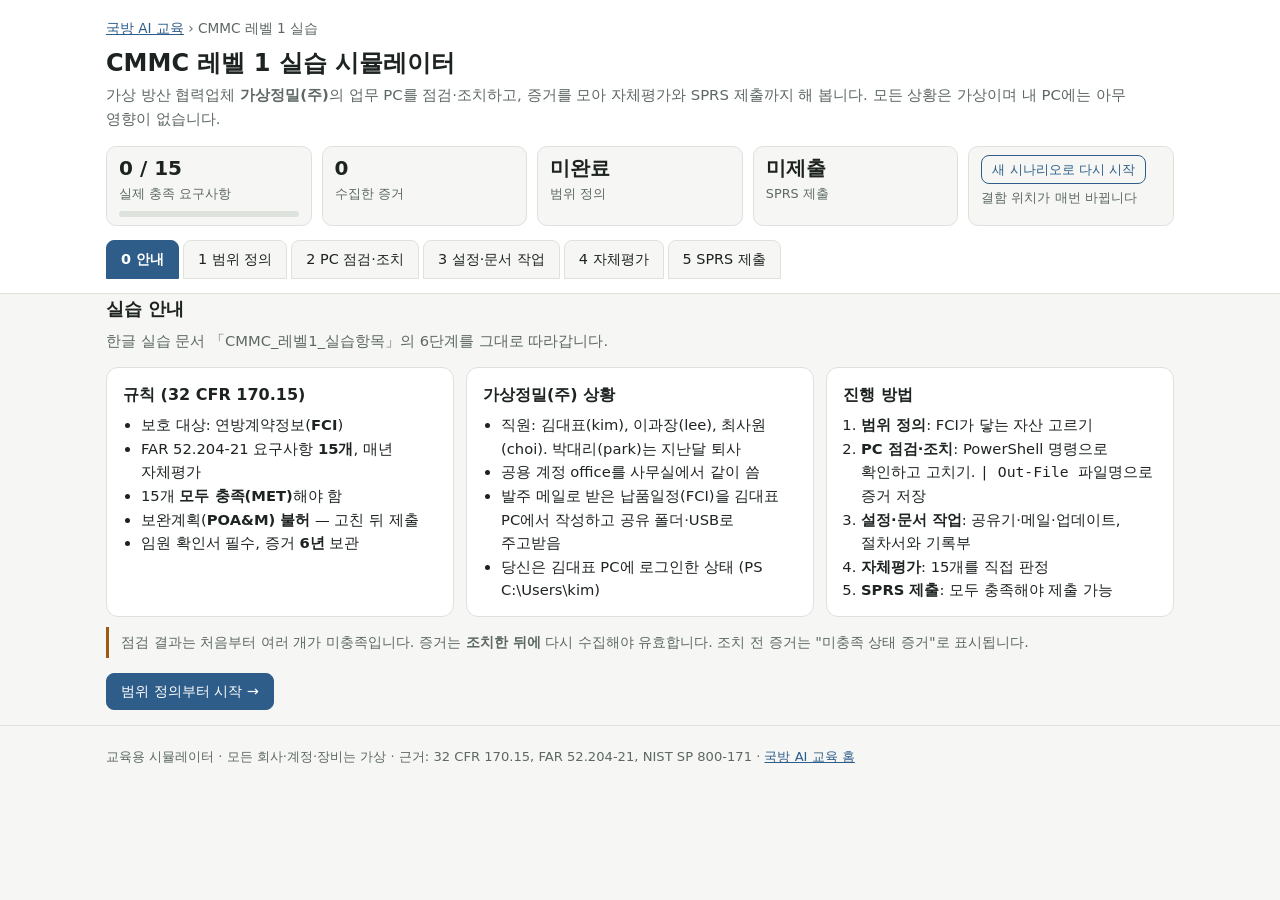
==== cmmc/index.html @ c8cdf87f "CMMC 레벨 1 실습 시뮬레이터 추가 - 가상 협력업체 PC 대상: 범위 정의, 가상 PowerShell 점검·조치, 설정·문서 작업,   증거 수집(조치 전/후 구분), 15개" ====
<!doctype html>
<html lang="ko">
<head>
<meta charset="utf-8">
<meta name="viewport" content="width=device-width, initial-scale=1">
<title>CMMC 레벨 1 실습</title>
<meta name="description" content="가상 방산 협력업체 PC로 CMMC 레벨 1의 15개 요구사항을 점검·조치하고 자체평가와 SPRS 제출까지 연습하는 시뮬레이터">
<style>
:root{--bg:#f6f7f4;--card:#fff;--ink:#1d2320;--muted:#5d6862;--line:#dde2dc;--accent:#2f5d8a;--soft:#e4edf6;--ok:#2e7d4f;--ok-soft:#e3f2e8;--bad:#b3261e;--bad-soft:#fbe9e7;--warn:#9a5a12;--warn-soft:#f8ecd9;--term:#0f1720;--term-ink:#d7e3ee;--term-dim:#7d8b99}
@media (prefers-color-scheme:dark){:root:not([data-theme="light"]){--bg:#111518;--card:#1a2025;--ink:#e4e9ee;--muted:#9aa6b1;--line:#2b343c;--accent:#7fb0e0;--soft:#1f2c38;--ok:#7cc79a;--ok-soft:#1d3226;--bad:#f2867c;--bad-soft:#3a1f1c;--warn:#e0a35a;--warn-soft:#3a2c1a;--term:#0a0f14}}
:root[data-theme="dark"]{--bg:#111518;--card:#1a2025;--ink:#e4e9ee;--muted:#9aa6b1;--line:#2b343c;--accent:#7fb0e0;--soft:#1f2c38;--ok:#7cc79a;--ok-soft:#1d3226;--bad:#f2867c;--bad-soft:#3a1f1c;--warn:#e0a35a;--warn-soft:#3a2c1a;--term:#0a0f14}
*{box-sizing:border-box}
body{margin:0;background:var(--bg);color:var(--ink);font:15px/1.6 "Pretendard","Apple SD Gothic Neo","Malgun Gothic",system-ui,sans-serif;word-break:keep-all;overflow-wrap:anywhere}
a{color:var(--accent)}
.wrap{max-width:1100px;margin:0 auto;padding:0 16px}
header{background:var(--card);border-bottom:1px solid var(--line)}
header .wrap{padding-top:18px;padding-bottom:14px}
.crumb{font-size:.85rem;color:var(--muted)}
h1{font-size:1.5rem;margin:4px 0 2px}
.lead{color:var(--muted);margin:0;font-size:.93rem}
.dash{display:grid;grid-template-columns:repeat(auto-fit,minmax(150px,1fr));gap:10px;margin-top:14px}
.stat{background:var(--bg);border:1px solid var(--line);border-radius:10px;padding:8px 12px}
.stat b{font-size:1.25rem;display:block;line-height:1.3}
.stat span{font-size:.8rem;color:var(--muted)}
.bar{height:6px;background:var(--line);border-radius:9px;overflow:hidden;margin-top:6px}
.bar i{display:block;height:100%;background:var(--ok);width:0;transition:width .3s}
nav.tabs{display:flex;gap:4px;overflow-x:auto;margin-top:14px}
nav.tabs button{font:inherit;font-size:.9rem;border:1px solid var(--line);background:var(--bg);color:var(--ink);border-radius:8px 8px 0 0;padding:7px 14px;cursor:pointer;white-space:nowrap}
nav.tabs button[aria-selected="true"]{background:var(--accent);border-color:var(--accent);color:var(--card);font-weight:700}
main{padding:18px 0 60px}
.panel[hidden]{display:none}
h2{font-size:1.15rem;margin:0 0 6px}
h3{font-size:1rem;margin:0 0 6px}
.sub{color:var(--muted);margin:0 0 14px;font-size:.92rem}
.grid{display:grid;grid-template-columns:repeat(auto-fit,minmax(300px,1fr));gap:12px}
.card{background:var(--card);border:1px solid var(--line);border-radius:12px;padding:14px 16px}
.card.done{border-color:var(--ok)}
.pill{display:inline-block;font-size:.74rem;font-weight:700;border-radius:99px;padding:1px 9px;background:var(--soft);color:var(--accent);margin-right:4px}
.pill.ok{background:var(--ok-soft);color:var(--ok)}
.pill.bad{background:var(--bad-soft);color:var(--bad)}
.pill.warn{background:var(--warn-soft);color:var(--warn)}
button.btn{font:inherit;font-size:.9rem;border-radius:8px;padding:6px 14px;border:1px solid var(--accent);background:var(--accent);color:var(--card);cursor:pointer}
button.btn.ghost{background:transparent;color:var(--accent)}
button.btn.small{padding:3px 10px;font-size:.82rem}
button.btn:disabled{opacity:.45;cursor:default}
label.row{display:flex;gap:8px;align-items:flex-start;margin:5px 0;font-size:.92rem;cursor:pointer}
label.row input{margin-top:4px}
select,input[type=text],input[type=password],input[type=date]{font:inherit;font-size:.9rem;color:inherit;background:var(--bg);border:1px solid var(--line);border-radius:6px;padding:4px 8px;max-width:100%}
.msg{margin-top:8px;font-size:.88rem}
.msg.ok{color:var(--ok)}.msg.bad{color:var(--bad)}.msg.warn{color:var(--warn)}
.term{background:var(--term);color:var(--term-ink);border-radius:10px;font:13px/1.5 Consolas,"D2Coding",monospace;padding:12px;height:440px;overflow:auto;white-space:pre-wrap;word-break:break-all}
.term .dim{color:var(--term-dim)}.term .err{color:#ff8a80}.term .okc{color:#9be7a8}.term .cmd{color:#ffe08a}
.termin{display:flex;gap:6px;margin-top:6px;align-items:center}
.termin span{font:13px Consolas,monospace;color:var(--muted);white-space:nowrap}
.termin input{flex:1;font:13px Consolas,monospace;padding:7px 9px}
.layout{display:grid;grid-template-columns:minmax(0,1.6fr) minmax(0,1fr);gap:14px}
@media (max-width:820px){.layout{grid-template-columns:1fr}}
.hints{max-height:500px;overflow:auto}
.hints details{border-bottom:1px solid var(--line);padding:6px 0}
.hints summary{cursor:pointer;font-size:.9rem}
.hints code{display:block;font:12px Consolas,monospace;background:var(--bg);border:1px solid var(--line);border-radius:6px;padding:4px 7px;margin:4px 0;cursor:pointer}
.hints code:hover{border-color:var(--accent)}
.tbl{overflow-x:auto}
table{width:100%;border-collapse:collapse;background:var(--card);font-size:.88rem}
th,td{text-align:left;padding:7px 9px;border-bottom:1px solid var(--line);vertical-align:top}
th{background:var(--soft);white-space:nowrap}
.muted{color:var(--muted)}
.note{border-left:3px solid var(--accent);padding:4px 0 4px 12px;color:var(--muted);font-size:.9rem;margin:10px 0}
.note.warn{border-color:var(--warn)}
.ev{font:12px Consolas,monospace}
footer{color:var(--muted);font-size:.82rem;padding:20px 0 40px;border-top:1px solid var(--line)}
</style>
</head>
<body>
<header><div class="wrap">
  <div class="crumb"><a href="../index.html">국방 AI 교육</a> › CMMC 레벨 1 실습</div>
  <h1>CMMC 레벨 1 실습 시뮬레이터</h1>
  <p class="lead">가상 방산 협력업체 <b>가상정밀(주)</b>의 업무 PC를 점검·조치하고, 증거를 모아 자체평가와 SPRS 제출까지 해 봅니다. 모든 상황은 가상이며 내 PC에는 아무 영향이 없습니다.</p>
  <div class="dash">
    <div class="stat"><b id="dMet">0 / 15</b><span>실제 충족 요구사항</span><div class="bar"><i id="dMetBar"></i></div></div>
    <div class="stat"><b id="dEv">0</b><span>수집한 증거</span></div>
    <div class="stat"><b id="dScope">미완료</b><span>범위 정의</span></div>
    <div class="stat"><b id="dSubmit">미제출</b><span>SPRS 제출</span></div>
    <div class="stat"><button class="btn ghost small" id="reset">새 시나리오로 다시 시작</button><span style="display:block;margin-top:4px">결함 위치가 매번 바뀝니다</span></div>
  </div>
  <nav class="tabs" role="tablist">
    <button role="tab" data-tab="intro" aria-selected="true">0 안내</button>
    <button role="tab" data-tab="scope">1 범위 정의</button>
    <button role="tab" data-tab="term">2 PC 점검·조치</button>
    <button role="tab" data-tab="ops">3 설정·문서 작업</button>
    <button role="tab" data-tab="assess">4 자체평가</button>
    <button role="tab" data-tab="submit">5 SPRS 제출</button>
  </nav>
</div></header>

<main class="wrap">

<section class="panel" id="p-intro">
  <h2>실습 안내</h2>
  <p class="sub">한글 실습 문서 「CMMC_레벨1_실습항목」의 6단계를 그대로 따라갑니다.</p>
  <div class="grid">
    <div class="card"><h3>규칙 (32 CFR 170.15)</h3>
      <ul style="margin:0;padding-left:18px;font-size:.92rem">
        <li>보호 대상: 연방계약정보(<b>FCI</b>)</li>
        <li>FAR 52.204-21 요구사항 <b>15개</b>, 매년 자체평가</li>
        <li>15개 <b>모두 충족(MET)</b>해야 함</li>
        <li>보완계획(<b>POA&amp;M) 불허</b> — 고친 뒤 제출</li>
        <li>임원 확인서 필수, 증거 <b>6년</b> 보관</li>
      </ul></div>
    <div class="card"><h3>가상정밀(주) 상황</h3>
      <ul style="margin:0;padding-left:18px;font-size:.92rem">
        <li>직원: 김대표(kim), 이과장(lee), 최사원(choi). 박대리(park)는 지난달 퇴사</li>
        <li>공용 계정 office를 사무실에서 같이 씀</li>
        <li>발주 메일로 받은 납품일정(FCI)을 김대표 PC에서 작성하고 공유 폴더·USB로 주고받음</li>
        <li>당신은 김대표 PC에 로그인한 상태 (PS C:\Users\kim)</li>
      </ul></div>
    <div class="card"><h3>진행 방법</h3>
      <ol style="margin:0;padding-left:18px;font-size:.92rem">
        <li><b>범위 정의</b>: FCI가 닿는 자산 고르기</li>
        <li><b>PC 점검·조치</b>: PowerShell 명령으로 확인하고 고치기. <code>| Out-File 파일명</code>으로 증거 저장</li>
        <li><b>설정·문서 작업</b>: 공유기·메일·업데이트, 절차서와 기록부</li>
        <li><b>자체평가</b>: 15개를 직접 판정</li>
        <li><b>SPRS 제출</b>: 모두 충족해야 제출 가능</li>
      </ol></div>
  </div>
  <p class="note warn">점검 결과는 처음부터 여러 개가 미충족입니다. 증거는 <b>조치한 뒤에</b> 다시 수집해야 유효합니다. 조치 전 증거는 "미충족 상태 증거"로 표시됩니다.</p>
  <p><button class="btn" data-go="scope">범위 정의부터 시작 →</button></p>
</section>

<section class="panel" id="p-scope" hidden>
  <h2>1. 범위 정의</h2>
  <p class="sub">FCI를 처리·저장·전송하는 자산만 평가 범위에 넣습니다. 범위에 포함할 자산을 모두 고르세요.</p>
  <div class="card" id="scopeList"></div>
  <p><button class="btn" id="scopeCheck">범위 확정</button></p>
  <div id="scopeMsg"></div>
</section>

<section class="panel" id="p-term" hidden>
  <h2>2. PC 점검·조치 (가상 PowerShell)</h2>
  <p class="sub">명령을 입력하거나 오른쪽 힌트를 눌러 입력창에 넣으세요. <code>help</code>로 지원 명령을 볼 수 있습니다.</p>
  <div class="layout">
    <div>
      <div class="term" id="term" aria-live="polite"></div>
      <form class="termin" id="termForm" autocomplete="off">
        <span id="prompt">PS C:\Users\kim&gt;</span>
        <input id="termIn" aria-label="PowerShell 명령" spellcheck="false">
        <button class="btn small">실행</button>
      </form>
    </div>
    <div class="card hints" id="hints"><h3>요구사항별 힌트</h3></div>
  </div>
</section>

<section class="panel" id="p-ops" hidden>
  <h2>3. 설정·문서 작업</h2>
  <p class="sub">명령으로 할 수 없는 조치입니다. 완료한 뒤 <b>📸 증거 저장</b>을 누르세요.</p>
  <div class="grid" id="ops"></div>
</section>

<section class="panel" id="p-assess" hidden>
  <h2>4. 자체평가</h2>
  <p class="sub">요구사항마다 충족(MET) 여부를 판정합니다. 근거가 되는 증거가 있어야 합니다. 채점하면 실제 상태와 비교해 알려 줍니다.</p>
  <div class="tbl"><table id="assessTbl"></table></div>
  <p><button class="btn" id="grade">채점하기</button></p>
  <div id="gradeMsg"></div>
</section>

<section class="panel" id="p-submit" hidden>
  <h2>5. SPRS 제출 모의</h2>
  <p class="sub">미 국방부 SPRS에 입력하는 항목과 임원 확인서입니다. 15개가 모두 실제로 충족되고 증거가 있어야 제출할 수 있습니다.</p>
  <div class="card">
    <div class="grid">
      <label>CMMC 수준<br><select id="sLevel"><option value="">선택</option><option>Level 1 (Self)</option><option>Level 2 (Self)</option><option>Level 2 (C3PAO)</option></select></label>
      <label>CMMC 상태 일자<br><input type="date" id="sDate"></label>
      <label>CAGE 코드 (가상)<br><input type="text" id="sCage" placeholder="예: 0V1R7"></label>
      <label>평가 범위 요약<br><input type="text" id="sScope" placeholder="1단계에서 정한 범위"></label>
    </div>
    <label class="row" style="margin-top:10px"><input type="checkbox" id="sAffirm"> <span>(확인 책임자) 본인은 위 범위의 시스템이 CMMC 레벨 1 요구사항을 모두 충족하며 지속 준수하고 있음을 확인합니다.</span></label>
    <p><button class="btn" id="submitBtn">SPRS에 제출</button></p>
    <div id="submitMsg"></div>
  </div>
</section>

</main>
<footer><div class="wrap">교육용 시뮬레이터 · 모든 회사·계정·장비는 가상 · 근거: 32 CFR 170.15, FAR 52.204-21, NIST SP 800-171 · <a href="../index.html">국방 AI 교육 홈</a></div></footer>

<script>
"use strict";
const KEY = "cmmc-l1-sim-v1";
const $ = (id) => document.getElementById(id);
const esc = (s) => String(s).replace(/[&<>"]/g, c => ({"&":"&amp;","<":"&lt;",">":"&gt;",'"':"&quot;"}[c]));
const today = () => new Date().toISOString().slice(0, 10);

/* ---------- 시나리오 ---------- */
function newState() {
  const r = () => Math.random() < 0.5;
  const s = {
    users: {
      Administrator: { enabled: false, admin: true, owner: "기본 제공" },
      Guest: { enabled: r(), admin: false, owner: "기본 제공" },
      kim: { enabled: true, admin: true, owner: "김대표" },
      lee: { enabled: true, admin: r(), owner: "이과장" },
      choi: { enabled: true, admin: false, owner: "최사원" },
      park: { enabled: true, admin: false, owner: "박대리(퇴사)" },
      office: { enabled: true, admin: false, owner: "공용" },
    },
    minpw: r() ? 0 : 4,
    rdp: r() ? 0 : 1,               // fDenyTSConnections: 0=허용(위험), 1=차단
    shares: ["ADMIN$", "C$", "IPC$", "외부공유"],
    fw: { Domain: true, Private: r(), Public: false },
    router: { remote: true, defaultPw: true },
    guestSep: false,
    winUpdate: false,
    pendingApps: 7 + Math.floor(Math.random() * 6),
    rtp: r(),
    sigUpdated: false,
    quickScan: false,
    usbScanned: false,
    cipherE: false,
    mediaLog: [],
    mfa: false,
    docs: {},
    evidence: [],
    scope: null,
    assess: {},
    submitted: null,
    session: "kim",
    started: Date.now(),
  };
  return s;
}
let S;
try { S = JSON.parse(localStorage.getItem(KEY)) || newState(); } catch { S = newState(); }
const save = () => { try { localStorage.setItem(KEY, JSON.stringify(S)); } catch {} };

/* ---------- 요구사항 ---------- */
const DAILY = ["kim", "lee", "choi"];
const REQS = [
  { id: "AC.L1-b.1.i", nist: "3.1.1", name: "승인된 사용자·프로세스·장치만 접근",
    check: s => { const p = []; if (s.users.Guest.enabled) p.push("Guest 계정 활성"); if (s.users.park && s.users.park.enabled) p.push("퇴사자 park 계정 활성"); return p; },
    hint: ["Get-LocalUser", "Disable-LocalUser -Name \"park\"", "Disable-LocalUser -Name \"Guest\""] },
  { id: "AC.L1-b.1.ii", nist: "3.1.2", name: "허용된 거래·기능만 수행 (권한 최소화)",
    check: s => { const p = []; DAILY.forEach(u => { if (s.users[u] && s.users[u].admin) p.push(`업무용 계정 ${u}가 관리자`); });
      if (!Object.entries(s.users).some(([n, u]) => n.startsWith("admin") && u.enabled && u.admin)) p.push("별도 관리자 계정 없음"); return p; },
    hint: ["Get-LocalGroupMember -Group \"Administrators\"", "New-LocalUser -Name \"admin_kim\"", "Add-LocalGroupMember -Group \"Administrators\" -Member \"admin_kim\"", "Remove-LocalGroupMember -Group \"Administrators\" -Member \"kim\""] },
  { id: "AC.L1-b.1.iii", nist: "3.1.20", name: "외부 시스템 연결 확인·통제·제한",
    check: s => { const p = []; if (s.rdp !== 1) p.push("원격 데스크톱 허용"); if (s.shares.includes("외부공유")) p.push("불필요한 공유 폴더 '외부공유'"); if (!s.docs.extRule) p.push("외부 연결 규칙 미작성"); return p; },
    hint: ["(Get-ItemProperty 'HKLM:\\System\\CurrentControlSet\\Control\\Terminal Server').fDenyTSConnections", "Set-ItemProperty -Path 'HKLM:\\System\\CurrentControlSet\\Control\\Terminal Server' -Name fDenyTSConnections -Value 1", "Get-SmbShare", "Remove-SmbShare -Name \"외부공유\""], ops: "외부 시스템 연결 규칙" },
  { id: "AC.L1-b.1.iv", nist: "3.1.22", name: "공개 시스템 게시 정보 통제",
    check: s => s.docs.posting ? [] : ["게시 승인 절차 미작성"], hint: [], ops: "공개 게시 승인 절차" },
  { id: "IA.L1-b.1.v", nist: "3.5.1", name: "사용자·프로세스·장치 식별",
    check: s => { const p = []; if (!s.docs.acctMap) p.push("계정-사용자 대응표 미작성"); if (s.users.office && s.users.office.enabled) p.push("공용 계정 office 사용 중"); return p; },
    hint: ["Get-LocalUser", "Disable-LocalUser -Name \"office\""], ops: "계정-사용자 대응표" },
  { id: "IA.L1-b.1.vi", nist: "3.5.2", name: "접근 전 인증",
    check: s => { const p = []; if (s.minpw < 8) p.push(`최소 암호 길이 ${s.minpw} (교육 기준 8 이상)`); if (!s.mfa) p.push("업무 메일 2단계 인증 미적용"); return p; },
    hint: ["net accounts", "net accounts /minpwlen:12"], ops: "업무 메일 관리" },
  { id: "MP.L1-b.1.vii", nist: "3.8.3", name: "매체 폐기·재사용 전 완전 삭제",
    check: s => { const p = []; if (!s.cipherE) p.push("실습용 USB(E:) 완전 삭제 안 함"); if (!s.mediaLog.length) p.push("매체 폐기 기록 없음"); return p; },
    hint: ["cipher /w:E:\\"], ops: "매체 폐기 기록부" },
  { id: "PE.L1-b.1.viii", nist: "3.10.1", name: "물리적 접근을 승인자로 제한",
    check: s => s.docs.access ? [] : ["출입 권한자 명단 미확정"], hint: [], ops: "출입 권한자 명단" },
  { id: "PE.L1-b.1.ix", nist: "3.10.3~5", name: "방문자 동행·출입 기록·출입 장치 관리",
    check: s => { const p = []; if (!s.docs.visitor) p.push("방문자 처리 절차 미숙지"); if (!s.docs.cards) p.push("출입카드 대장 미정리"); return p; }, hint: [], ops: "방문자 응대 역할극" },
  { id: "SC.L1-b.1.x", nist: "3.13.1", name: "경계에서 통신 감시·통제·보호",
    check: s => { const p = []; Object.entries(s.fw).forEach(([k, v]) => { if (!v) p.push(`방화벽 ${k} 프로필 꺼짐`); }); if (s.router.remote) p.push("공유기 원격 관리 켜짐"); if (s.router.defaultPw) p.push("공유기 기본 관리자 암호"); return p; },
    hint: ["Get-NetFirewallProfile | Select-Object Name, Enabled, DefaultInboundAction", "Set-NetFirewallProfile -Profile Domain,Public,Private -Enabled True"], ops: "공유기 관리" },
  { id: "SC.L1-b.1.xi", nist: "3.13.5", name: "공개 접근 구성요소 분리",
    check: s => s.guestSep ? [] : ["손님 Wi-Fi가 업무망과 같은 네트워크"], hint: [], ops: "공유기 관리" },
  { id: "SI.L1-b.1.xii", nist: "3.14.1", name: "결함 적시 식별·보고·수정",
    check: s => { const p = []; if (!s.winUpdate) p.push("Windows 업데이트 미적용"); if (s.pendingApps) p.push(`프로그램 업데이트 ${s.pendingApps}개 대기`); return p; },
    hint: ["Get-HotFix | Where-Object { $_.InstalledOn } | Sort-Object { [datetime]$_.InstalledOn } -Descending | Select-Object -First 5 HotFixID, InstalledOn", "winget upgrade", "winget upgrade --all"], ops: "Windows 업데이트" },
  { id: "SI.L1-b.1.xiii", nist: "3.14.2", name: "악성코드 방지",
    check: s => s.rtp ? [] : ["실시간 보호 꺼짐"],
    hint: ["Get-MpComputerStatus | Select-Object AMServiceEnabled, RealTimeProtectionEnabled, AntivirusSignatureLastUpdated, QuickScanEndTime", "Set-MpPreference -DisableRealtimeMonitoring $false"] },
  { id: "SI.L1-b.1.xiv", nist: "3.14.4", name: "악성코드 방지 수단 업데이트",
    check: s => s.sigUpdated ? [] : ["백신 서명이 오래됨"], hint: ["Update-MpSignature"] },
  { id: "SI.L1-b.1.xv", nist: "3.14.5", name: "주기적 검사·외부 파일 실시간 검사",
    check: s => { const p = []; if (!s.quickScan) p.push("최신 서명으로 빠른 검사 안 함"); if (!s.usbScanned) p.push("USB 검사 안 함"); if (!s.rtp) p.push("실시간 검사 꺼짐"); return p; },
    hint: ["Start-MpScan -ScanType QuickScan", "Start-MpScan -ScanType CustomScan -ScanPath E:\\"] },
];
const R = Object.fromEntries(REQS.map(r => [r.id, r]));
const problems = (id) => R[id].check(S);
const isMet = (id) => problems(id).length === 0;

/* ---------- 증거 ---------- */
function addEvidence(file, reqIds, src) {
  reqIds.forEach(id => S.evidence.push({ file, req: id, met: isMet(id), time: new Date().toLocaleString("ko-KR"), src }));
  save(); refresh();
}

/* ---------- 대시보드·탭 ---------- */
function refresh() {
  const met = REQS.filter(r => isMet(r.id)).length;
  $("dMet").textContent = `${met} / 15`;
  $("dMetBar").style.width = `${met / 15 * 100}%`;
  $("dEv").textContent = S.evidence.length;
  $("dScope").textContent = S.scope === true ? "완료" : "미완료";
  $("dSubmit").textContent = S.submitted ? "제출 완료" : "미제출";
  renderOps();
}
document.querySelectorAll("[data-tab]").forEach(b => b.addEventListener("click", () => showTab(b.dataset.tab)));
document.querySelectorAll("[data-go]").forEach(b => b.addEventListener("click", () => showTab(b.dataset.go)));
function showTab(t) {
  document.querySelectorAll("[data-tab]").forEach(b => b.setAttribute("aria-selected", b.dataset.tab === t));
  document.querySelectorAll(".panel").forEach(p => p.hidden = p.id !== "p-" + t);
  if (t === "assess") renderAssess();
  if (t === "term") $("termIn").focus();
}
$("reset").addEventListener("click", () => {
  if (!confirm("진행 상황을 지우고 새 시나리오로 시작할까요?")) return;
  S = newState(); save(); termOut.length = 0; $("term").innerHTML = ""; banner(); renderScope(); refresh(); showTab("intro");
});

/* ---------- 1. 범위 ---------- */
const ASSETS = [
  { n: "김대표 업무 PC — 발주 메일 수신, 납품일정 작성", in: true, why: "FCI를 만들고 저장함" },
  { n: "사무실 공유 폴더 — 납품일정 파일 공유", in: true, why: "FCI 저장" },
  { n: "회사 메일(클라우드) — 발주처와 메일 교환", in: true, why: "FCI 전송·저장" },
  { n: "실습용 USB — 납품일정 사본 이동", in: true, why: "FCI 저장 매체" },
  { n: "공유기·업무 Wi-Fi", in: true, why: "FCI가 지나가는 경계 장치" },
  { n: "직원 개인 휴대폰 — 업무 메일 앱 사용", in: true, why: "메일로 FCI에 접근하므로 범위에 포함" },
  { n: "손님용 Wi-Fi (업무망과 분리 예정)", in: false, why: "분리되어 있으면 FCI가 지나가지 않음. 분리가 전제 조건(SC.L1-b.1.xi)" },
  { n: "회사 홈페이지 — 외부 호스팅, 공개 정보만", in: false, why: "FCI를 다루지 않음. 단, 게시 통제(AC.L1-b.1.iv) 대상" },
  { n: "가공 설비 제어 PC — 네트워크 미연결, 도면만 사용", in: false, why: "FCI 없음·네트워크 분리" },
];
function renderScope() {
  $("scopeList").innerHTML = ASSETS.map((a, i) => `<label class="row"><input type="checkbox" data-a="${i}"> <span>${esc(a.n)}</span></label>`).join("");
}
$("scopeCheck").addEventListener("click", () => {
  const picked = [...document.querySelectorAll("[data-a]")].map(c => c.checked);
  const wrong = ASSETS.map((a, i) => ({ a, ok: a.in === picked[i] })).filter(x => !x.ok);
  if (!wrong.length) {
    S.scope = true; save(); refresh();
    $("scopeMsg").innerHTML = `<div class="msg ok">정확합니다. 범위: FCI를 다루는 6개 자산. 이제 PC 점검으로 넘어가세요. <button class="btn small" data-go2="term">PC 점검 →</button></div>`;
    $("scopeMsg").querySelector("[data-go2]").onclick = () => showTab("term");
  } else {
    S.scope = false; save(); refresh();
    $("scopeMsg").innerHTML = `<div class="msg bad">${wrong.length}개가 틀렸습니다.</div><ul class="msg">` +
      wrong.map(x => `<li>${esc(x.a.n)} → <b>${x.a.in ? "포함" : "제외"}</b>: ${esc(x.a.why)}</li>`).join("") + "</ul>";
  }
});

/* ---------- 2. 가상 PowerShell ---------- */
const termOut = [];
function print(text, cls) { termOut.push(cls ? `<span class="${cls}">${esc(text)}</span>` : esc(text)); $("term").innerHTML = termOut.join("\n"); $("term").scrollTop = 1e9; }
function banner() {
  print("Windows PowerShell (가상정밀 실습 환경 — 실제 PC와 무관)", "dim");
  print("help 를 입력하면 지원 명령을 볼 수 있습니다. 결과를 증거로 남기려면 명령 뒤에 | Out-File 파일명.txt", "dim");
}
const isAdminSession = () => S.users[S.session] && S.users[S.session].admin && S.users[S.session].enabled;
function needAdmin() { if (isAdminSession()) return false; print("오류: 액세스가 거부되었습니다. 관리자 권한이 필요합니다.", "err"); print("  → 관리자 계정이 있다면: runas /user:admin_kim powershell", "dim"); return true; }
const arg = (cmd, name) => { const m = cmd.match(new RegExp(`-${name}\\s+(?:"([^"]*)"|'([^']*)'|(\\S+))`, "i")); return m ? (m[1] ?? m[2] ?? m[3]) : null; };
const fmtTable = (rows, cols) => {
  const w = cols.map(c => Math.max(c.length, ...rows.map(r => String(r[c]).length)));
  return [cols.map((c, i) => c.padEnd(w[i])).join(" "), cols.map((c, i) => "-".repeat(w[i])).join(" "),
    ...rows.map(r => cols.map((c, i) => String(r[c]).padEnd(w[i])).join(" "))].join("\n");
};
const sigDate = () => S.sigUpdated ? today() + " 09:12" : "2026-08-02 06:40";

function run(cmdRaw) {
  let cmd = cmdRaw.trim(); if (!cmd) return;
  let outFile = null;
  const of = cmd.match(/\|\s*Out-File\s+(?:-FilePath\s+)?(?:"([^"]+)"|'([^']+)'|(\S+))\s*$/i);
  if (of) { outFile = of[1] || of[2] || of[3]; cmd = cmd.slice(0, of.index).trim(); }
  const lc = cmd.toLowerCase();
  let out = null, reqs = [];

  if (lc === "help" || lc === "도움말") {
    out = ["조회: Get-LocalUser, Get-LocalGroupMember, net accounts, Get-SmbShare, (Get-ItemProperty ...Terminal Server).fDenyTSConnections,",
      "      Get-NetFirewallProfile, Get-NetConnectionProfile, Get-HotFix, winget upgrade, Get-MpComputerStatus",
      "조치: New-LocalUser, Add-/Remove-LocalGroupMember, Disable-LocalUser, Remove-LocalUser, net accounts /minpwlen:N,",
      "      Set-ItemProperty ... fDenyTSConnections -Value 1, Remove-SmbShare, Set-NetFirewallProfile, winget upgrade --all,",
      "      Set-MpPreference -DisableRealtimeMonitoring $false, Update-MpSignature, Start-MpScan, cipher /w:E:\\",
      "기타: whoami, runas /user:admin_kim powershell, exit, cls",
      "증거: 명령 | Out-File 파일명.txt"].join("\n");
  } else if (lc === "cls" || lc === "clear") { termOut.length = 0; $("term").innerHTML = ""; return; }
  else if (lc === "whoami") out = `desktop-gsj\\${S.session}${isAdminSession() ? "  (관리자)" : "  (표준 사용자)"}`;
  else if (/^runas\s+\/user:(\S+)/i.test(cmd)) {
    const u = cmd.match(/^runas\s+\/user:(\S+)/i)[1].replace(/^.*\\/, "");
    if (!S.users[u] || !S.users[u].enabled) out = `오류: 계정 ${u}을(를) 찾을 수 없거나 사용 불가`;
    else { S.session = u; out = `${u} 암호 입력: ********\n새 PowerShell 세션: ${u}${S.users[u].admin ? " (관리자)" : ""}`; }
  } else if (lc === "exit") { S.session = "kim"; out = "kim 세션으로 돌아왔습니다."; }
  else if (/^get-localuser/i.test(cmd)) {
    out = fmtTable(Object.entries(S.users).map(([n, u]) => ({ Name: n, Enabled: u.enabled ? "True" : "False", Description: u.owner })), ["Name", "Enabled", "Description"]);
    reqs = ["AC.L1-b.1.i", "IA.L1-b.1.v"];
  } else if (/^get-localgroupmember/i.test(cmd)) {
    const g = (arg(cmd, "Group") || "").toLowerCase();
    const m = Object.entries(S.users).filter(([, u]) => g === "administrators" ? u.admin : !u.admin);
    out = fmtTable(m.map(([n]) => ({ ObjectClass: "User", Name: "DESKTOP-GSJ\\" + n, PrincipalSource: "Local" })), ["ObjectClass", "Name", "PrincipalSource"]);
    reqs = ["AC.L1-b.1.ii"];
  } else if (/^new-localuser/i.test(cmd)) {
    if (needAdmin()) return finish(cmdRaw);
    const n = arg(cmd, "Name");
    if (!n) out = "오류: -Name 이 필요합니다.";
    else if (S.users[n]) out = `오류: 사용자 ${n}이(가) 이미 있습니다.`;
    else { S.users[n] = { enabled: true, admin: false, owner: n.startsWith("admin") ? "관리 전용" : "신규" }; out = `암호 입력: ********\n\nName   Enabled\n----   -------\n${n} True`; }
  } else if (/^add-localgroupmember/i.test(cmd)) {
    if (needAdmin()) return finish(cmdRaw);
    const g = (arg(cmd, "Group") || "").toLowerCase(), n = arg(cmd, "Member");
    if (!S.users[n]) out = `오류: 사용자 ${n}을(를) 찾을 수 없습니다.`;
    else if (g === "administrators") { S.users[n].admin = true; out = ""; }
    else if (g === "users") { out = ""; }
    else out = "오류: 실습에서는 Administrators, Users 그룹만 지원합니다.";
  } else if (/^remove-localgroupmember/i.test(cmd)) {
    if (needAdmin()) return finish(cmdRaw);
    const n = arg(cmd, "Member");
    if (!S.users[n] || !S.users[n].admin) out = `오류: ${n}은(는) Administrators 구성원이 아닙니다.`;
    else {
      const others = Object.entries(S.users).filter(([k, u]) => k !== n && u.admin && u.enabled);
      if (!others.length) out = "오류(실습 안전장치): 마지막 활성 관리자 계정은 제거할 수 없습니다. 먼저 별도 관리자 계정을 만드세요.";
      else { S.users[n].admin = false; out = ""; if (S.session === n) out = "현재 세션의 관리자 권한이 회수되었습니다. 다시 로그인하면 표준 사용자입니다."; }
    }
  } else if (/^(disable|remove)-localuser/i.test(cmd)) {
    if (needAdmin()) return finish(cmdRaw);
    const n = arg(cmd, "Name"), rm = /^remove/i.test(cmd);
    if (!S.users[n]) out = `오류: 사용자 ${n}을(를) 찾을 수 없습니다.`;
    else if (n === S.session) out = "오류: 현재 로그인한 계정은 끌 수 없습니다.";
    else if (S.users[n].admin && !Object.entries(S.users).some(([k, u]) => k !== n && u.admin && u.enabled)) out = "오류(실습 안전장치): 마지막 활성 관리자 계정입니다.";
    else { if (rm && !["Administrator", "Guest"].includes(n)) delete S.users[n]; else S.users[n].enabled = false; out = ""; }
  } else if (/^net\s+accounts\s*$/i.test(cmd)) {
    out = `강제 로그오프 시간:             사용 안 함\n최소 암호 사용 기간(일):         0\n최대 암호 사용 기간(일):         42\n최소 암호 길이:                  ${S.minpw}\n암호 기록 개수:                  없음`;
    reqs = ["IA.L1-b.1.vi"];
  } else if (/^net\s+accounts\s+\/minpwlen:(\d+)/i.test(cmd)) {
    if (needAdmin()) return finish(cmdRaw);
    S.minpw = Math.min(14, +cmd.match(/minpwlen:(\d+)/i)[1]); out = "명령을 잘 실행했습니다.";
  } else if (/fdenytsconnections/i.test(cmd) && /^set-itemproperty/i.test(cmd)) {
    if (needAdmin()) return finish(cmdRaw);
    const v = arg(cmd, "Value"); if (v === null) out = "오류: -Value 가 필요합니다."; else { S.rdp = +v === 1 ? 1 : 0; out = ""; }
  } else if (/fdenytsconnections/i.test(cmd)) { out = String(S.rdp); reqs = ["AC.L1-b.1.iii"]; }
  else if (/^get-smbshare/i.test(cmd)) {
    out = fmtTable(S.shares.map(n => ({ Name: n, Path: n === "외부공유" ? "D:\\납품자료" : n === "IPC$" ? "" : n === "C$" ? "C:\\" : "C:\\Windows", Description: n === "외부공유" ? "Everyone 읽기" : "기본 관리 공유" })), ["Name", "Path", "Description"]);
    reqs = ["AC.L1-b.1.iii"];
  } else if (/^remove-smbshare/i.test(cmd)) {
    if (needAdmin()) return finish(cmdRaw);
    const n = arg(cmd, "Name");
    if (!S.shares.includes(n)) out = `오류: 공유 ${n}을(를) 찾을 수 없습니다.`;
    else if (n.endsWith("$")) out = "기본 관리 공유는 실습에서 제거하지 않습니다.";
    else { S.shares = S.shares.filter(x => x !== n); out = ""; }
  } else if (/^get-netfirewallprofile/i.test(cmd)) {
    out = fmtTable(Object.entries(S.fw).map(([k, v]) => ({ Name: k, Enabled: v ? "True" : "False", DefaultInboundAction: "NotConfigured" })), ["Name", "Enabled", "DefaultInboundAction"]);
    reqs = ["SC.L1-b.1.x"];
  } else if (/^set-netfirewallprofile/i.test(cmd)) {
    if (needAdmin()) return finish(cmdRaw);
    const en = /-enabled\s+(\$?true|1)/i.test(cmd);
    const prof = (arg(cmd, "Profile") || (/-all\b/i.test(cmd) ? "Domain,Private,Public" : "")).split(",").map(x => x.trim()).filter(Boolean);
    if (!prof.length) out = "오류: -Profile 또는 -All 이 필요합니다.";
    else { prof.forEach(p => { const k = Object.keys(S.fw).find(x => x.toLowerCase() === p.toLowerCase()); if (k) S.fw[k] = en; }); out = ""; }
  } else if (/^get-netconnectionprofile/i.test(cmd)) { out = "Name     NetworkCategory\n----     ---------------\nGSJ-Office Private"; }
  else if (/^get-hotfix/i.test(cmd)) {
    out = "HotFixID  InstalledOn\n--------  -----------\n" + (S.winUpdate ? `KB5131877 ${today()}\n` : "") + "KB5094126 2026-07-05\nKB5094135 2026-07-05\nKB5086214 2026-05-14";
    reqs = ["SI.L1-b.1.xii"];
  } else if (/^winget\s+upgrade\s+(--all|-all)/i.test(cmd)) {
    if (needAdmin()) return finish(cmdRaw);
    out = S.pendingApps ? `${S.pendingApps}개 프로그램 업데이트 설치 중...\n성공적으로 설치됨` : "업데이트할 프로그램이 없습니다."; S.pendingApps = 0;
  } else if (/^winget\s+upgrade\s*$/i.test(cmd)) {
    const apps = ["7-Zip", "Adobe Acrobat Reader", "Google Chrome", "카카오톡", "Notepad++", "Zoom", "VLC", "PuTTY", "WinSCP", "Git", "Python 3.12", "반디집", "한컴오피스 업데이트"];
    out = S.pendingApps ? `이름                     사용 가능\n------------------------ ---------\n${apps.slice(0, S.pendingApps).map(a => a.padEnd(24) + " 최신").join("\n")}\n${S.pendingApps}개 업그레이드 사용 가능` : "업데이트할 프로그램이 없습니다.";
    reqs = ["SI.L1-b.1.xii"];
  } else if (/^get-mpcomputerstatus/i.test(cmd)) {
    out = `AMServiceEnabled              : True\nRealTimeProtectionEnabled     : ${S.rtp ? "True" : "False"}\nAntivirusSignatureLastUpdated : ${sigDate()}\nQuickScanEndTime              : ${S.quickScan ? today() + " 10:05" : "2026-08-19 12:30"}`;
    reqs = ["SI.L1-b.1.xiii", "SI.L1-b.1.xiv", "SI.L1-b.1.xv"];
  } else if (/^set-mppreference/i.test(cmd) && /disablerealtimemonitoring/i.test(cmd)) {
    if (needAdmin()) return finish(cmdRaw);
    S.rtp = /\$false|\s0\b/i.test(cmd); out = "";
  } else if (/^update-mpsignature/i.test(cmd)) { S.sigUpdated = true; out = "보안 인텔리전스 업데이트 완료"; }
  else if (/^start-mpscan/i.test(cmd)) {
    const t = (arg(cmd, "ScanType") || "").toLowerCase();
    if (t === "quickscan") { S.quickScan = S.sigUpdated; out = S.sigUpdated ? "빠른 검사 완료: 위협 0개" : "빠른 검사 완료: 위협 0개\n경고: 서명이 오래되었습니다. Update-MpSignature 후 다시 검사하세요."; }
    else if (t === "customscan") {
      const p = (arg(cmd, "ScanPath") || "").toUpperCase();
      if (p.startsWith("E:")) { S.usbScanned = true; out = "E:\\ 검사 완료: 위협 1개 (EICAR 테스트 파일) → 격리됨"; } else out = "오류: 실습에서는 USB(E:\\) 검사만 지원합니다.";
    } else out = "오류: -ScanType QuickScan 또는 CustomScan";
  } else if (/^cipher\s+\/w:(\w):?/i.test(cmd)) {
    const d = cmd.match(/\/w:(\w)/i)[1].toUpperCase();
    if (d !== "E") out = `중지(실습 안전장치): ${d}: 는 실습용 USB가 아닙니다. 드라이브 문자를 다시 확인하세요.`;
    else { S.cipherE = true; out = "E:\\ 빈 공간 덮어쓰기: 0x00 ... 0xFF ... 난수 ... 완료\n이제 매체 폐기 기록부에 기록하세요 (3. 설정·문서 작업)."; }
  } else {
    out = `'${cmd.split(/\s/)[0]}' 은(는) 실습에서 지원하지 않는 명령입니다. help 를 입력해 보세요.`;
  }

  if (out !== null && out !== "") print(out, /^오류|^중지|액세스가 거부/.test(out) ? "err" : null);
  if (outFile) {
    if (reqs.length) { addEvidence(outFile, reqs, cmd); print(`증거 저장: ${outFile} → ${reqs.join(", ")}`, "okc"); }
    else print("이 명령의 출력은 증거로 쓸 조회 결과가 없습니다. 조치 후 조회 명령의 결과를 저장하세요.", "err");
  }
  finish(cmdRaw);
}
function finish() { $("prompt").textContent = `PS C:\\Users\\${S.session}>`; save(); refresh(); }

const hist = []; let hi = 0;
$("termForm").addEventListener("submit", e => {
  e.preventDefault(); const v = $("termIn").value; if (!v.trim()) return;
  print(`PS C:\\Users\\${S.session}> ${v}`, "cmd"); hist.push(v); hi = hist.length; $("termIn").value = ""; run(v);
});
$("termIn").addEventListener("keydown", e => {
  if (e.key === "ArrowUp" && hi > 0) { $("termIn").value = hist[--hi]; e.preventDefault(); }
  if (e.key === "ArrowDown") { hi = Math.min(hist.length, hi + 1); $("termIn").value = hist[hi] || ""; e.preventDefault(); }
});
$("hints").insertAdjacentHTML("beforeend", REQS.map(r => `<details><summary><b>${r.id}</b> ${esc(r.name)}</summary>
  ${r.hint.map(h => `<code>${esc(h)}</code>`).join("") || ""}
  ${r.ops ? `<div class="muted" style="font-size:.84rem">→ 3. 설정·문서 작업: ${esc(r.ops)}</div>` : ""}</details>`).join(""));
$("hints").addEventListener("click", e => { if (e.target.tagName === "CODE") { $("termIn").value = e.target.textContent; $("termIn").focus(); } });

/* ---------- 3. 설정·문서 작업 ---------- */
const OPS = [
  { key: "update", title: "Windows 업데이트", reqs: ["SI.L1-b.1.xii"], body: () => `
      <p class="muted">마지막 설치: ${S.winUpdate ? today() : "2026-07-05"}</p>
      <button class="btn small" data-act="winupdate" ${S.winUpdate ? "disabled" : ""}>업데이트 확인 및 설치</button>` },
  { key: "router", title: "공유기 관리", reqs: ["SC.L1-b.1.x", "SC.L1-b.1.xi"], body: () => `
      <label class="row"><input type="checkbox" data-act="remote" ${S.router.remote ? "checked" : ""}> <span>외부(인터넷)에서 원격 관리 허용</span></label>
      <label class="row"><input type="checkbox" data-act="guest" ${S.guestSep ? "checked" : ""}> <span>손님 Wi-Fi를 업무망과 분리 (게스트 네트워크 격리)</span></label>
      <div style="margin-top:6px">관리자 암호: ${S.router.defaultPw ? '<span class="pill bad">기본값 admin</span>' : '<span class="pill ok">변경됨</span>'}
      <input type="password" id="rpw" placeholder="새 암호 (12자 이상)"> <button class="btn small" data-act="rpw">변경</button></div>` },
  { key: "mail", title: "업무 메일 관리", reqs: ["IA.L1-b.1.vi"], body: () => `
      <label class="row"><input type="checkbox" data-act="mfa" ${S.mfa ? "checked" : ""}> <span>전 직원 2단계 인증 필수 적용</span></label>` },
  { key: "ext", title: "외부 시스템 연결 규칙", reqs: ["AC.L1-b.1.iii"], doc: "extRule", body: () => quiz("ext", [
      ["FCI는 회사가 승인한 메일·공유 폴더로만 주고받는다", true],
      ["개인 클라우드(개인 계정)에 FCI를 백업해도 된다", false],
      ["개인 USB는 사용 금지, 회사 지급 USB만 사용한다", true],
      ["집 PC에서 원격 데스크톱으로 사무실 PC에 접속해 작업한다", false],
      ["외부 시스템 사용이 필요하면 대표 승인을 받고 목록에 기록한다", true]], "규칙으로 채택할 문장을 모두 고르세요") },
  { key: "post", title: "공개 게시 승인 절차", reqs: ["AC.L1-b.1.iv"], doc: "posting", body: () => quiz("post", [
      ["홈페이지·SNS 게시 권한자는 김대표 1명으로 지정한다", true],
      ["게시 전 FCI(계약 수량·일정·발주처 정보) 포함 여부를 검토한다", true],
      ["\"○○사업 부품 2027년 3월 납품 예정\" 홍보글은 바로 게시해도 된다", false],
      ["직원은 자유롭게 게시하고 문제 생기면 삭제한다", false]], "절차에 들어갈 문장을 모두 고르세요") },
  { key: "map", title: "계정-사용자 대응표", reqs: ["IA.L1-b.1.v"], doc: "acctMap", body: () => `
      <p class="muted" style="margin:0 0 6px">각 계정의 처리 방법을 고르세요.</p>` +
      [["kim", "김대표"], ["lee", "이과장"], ["choi", "최사원"], ["park", ""], ["office", ""]].map(([a]) => `
      <div style="margin:4px 0"><code>${a}</code> → <select data-map="${a}"><option value="">선택</option><option value="keep">본인 전용으로 유지</option><option value="disable">비활성화(사용 중지)</option></select></div>`).join("") +
      `<button class="btn small" data-act="map">확정</button>` },
  { key: "access", title: "출입 권한자 명단", reqs: ["PE.L1-b.1.viii"], doc: "access", body: () => quiz("access", [
      ["김대표", true], ["이과장", true], ["최사원", true], ["박대리 (지난달 퇴사)", false],
      ["청소 용역 직원 (단독 출입)", false], ["택배 기사", false]], "FCI 취급 구역에 단독 출입할 수 있는 사람을 고르세요") },
  { key: "visitor", title: "방문자 응대 역할극", reqs: ["PE.L1-b.1.ix"], doc: "visitor", body: () => `
      <p class="muted" style="margin:0 0 4px">발주처 담당자가 회의차 방문했습니다. 해야 할 일을 모두 고르세요.</p>` + quiz("visitor", [
      ["신분 확인 후 방문자 출입 기록부에 성명·소속·목적·입실 시각 기록", true],
      ["방문증 발급, 회의실까지 직원이 동행", true],
      ["회의 전 사무실 PC 화면의 납품일정 파일을 닫음", true],
      ["회의 중 직원이 잠시 자리를 비우면 방문자 혼자 사무실을 둘러보게 둠", false],
      ["퇴실 시 방문증 회수, 퇴실 시각 기록", true]], "", true) },
  { key: "cards", title: "출입카드 대장", reqs: ["PE.L1-b.1.ix"], doc: "cards", body: () => `
      <p class="muted" style="margin:0 0 4px">정지해야 할 카드를 모두 고르세요.</p>` + quiz("cards", [
      ["#01 김대표", false], ["#02 이과장", false], ["#03 최사원", false],
      ["#04 박대리 (퇴사, 미반납)", true], ["#07 분실 신고된 예비 카드", true]], "", true) },
  { key: "media", title: "매체 폐기 기록부", reqs: ["MP.L1-b.1.vii"], body: () => `
      ${S.mediaLog.map(m => `<div class="ev">${esc(m)}</div>`).join("")}
      <div style="margin-top:6px">매체 <input type="text" id="mId" value="USB-03 (실습용 E:)" style="width:160px">
      방법 <select id="mHow"><option>완전삭제(cipher /w)</option><option>물리파기</option></select>
      처리자 <input type="text" id="mBy" placeholder="성명" style="width:80px"> 확인자 <input type="text" id="mChk" placeholder="성명" style="width:80px">
      <button class="btn small" data-act="media">기록</button></div>` },
];
function quiz(key, items, q, inline) {
  return (q ? `<p class="muted" style="margin:0 0 4px">${esc(q)}</p>` : "") +
    items.map(([t], i) => `<label class="row"><input type="checkbox" data-q="${key}" data-i="${i}"> <span>${esc(t)}</span></label>`).join("") +
    `<button class="btn small" data-quiz="${key}">확정</button>`;
}
const QUIZ = Object.fromEntries(OPS.filter(o => o.doc && o.key !== "map").map(o => [o.key, o]));
const QANS = {
  ext: [true, false, true, false, true], post: [true, true, false, false],
  access: [true, true, true, false, false, false], visitor: [true, true, true, false, true], cards: [false, false, false, true, true],
};
const opMsgs = {};
function renderOps() {
  $("ops").innerHTML = OPS.map(o => {
    const done = o.reqs.every(isMet) || (o.doc && S.docs[o.doc]);
    return `<div class="card ${done ? "done" : ""}" data-op="${o.key}">
      <h3>${esc(o.title)} ${done ? '<span class="pill ok">완료</span>' : ""}</h3>
      <div style="margin-bottom:6px">${o.reqs.map(r => `<span class="pill">${r}</span>`).join("")}</div>
      ${o.body()}
      <div style="margin-top:8px"><button class="btn ghost small" data-ev="${o.key}">📸 증거 저장</button></div>
      <div class="msg ${opMsgs[o.key]?.[0] || ""}">${opMsgs[o.key]?.[1] || ""}</div></div>`;
  }).join("");
}
$("ops").addEventListener("change", e => {
  const a = e.target.dataset.act;
  if (a === "remote") S.router.remote = e.target.checked;
  if (a === "guest") S.guestSep = e.target.checked;
  if (a === "mfa") S.mfa = e.target.checked;
  if (a) { save(); refresh(); }
});
$("ops").addEventListener("click", e => {
  const t = e.target, card = t.closest(".card"); if (!card) return;
  const key = card.dataset.op, msg = (k, m) => { opMsgs[key] = [k, m]; };
  if (t.dataset.act === "winupdate") { S.winUpdate = true; msg("ok", "누적 업데이트 KB5131877 설치 완료. 프로그램 업데이트는 winget upgrade --all"); }
  else if (t.dataset.act === "rpw") { const v = $("rpw").value; if (v.length < 12) msg("bad", "12자 이상으로 설정하세요."); else { S.router.defaultPw = false; msg("ok", "관리자 암호 변경 완료"); } }
  else if (t.dataset.act === "map") {
    const want = { kim: "keep", lee: "keep", choi: "keep", park: "disable", office: "disable" };
    const got = Object.fromEntries([...card.querySelectorAll("[data-map]")].map(s => [s.dataset.map, s.value]));
    const wrong = Object.keys(want).filter(k => got[k] !== want[k]);
    if (wrong.length) msg("bad", `다시 확인: ${wrong.join(", ")}. 퇴사자와 공용 계정은 한 사람에게 대응되지 않습니다.`);
    else { S.docs.acctMap = true; msg("ok", "대응표 확정. 실제 계정 비활성화는 PowerShell에서 Disable-LocalUser로 하세요."); }
  } else if (t.dataset.quiz) {
    const k = t.dataset.quiz, ans = QANS[k];
    const got = [...card.querySelectorAll(`[data-q="${k}"]`)].map(c => c.checked);
    const wrong = ans.map((a, i) => a !== got[i] ? i + 1 : 0).filter(Boolean);
    if (wrong.length) msg("bad", `${wrong.length}개 항목이 틀렸습니다 (${wrong.join(", ")}번).`);
    else { S.docs[QUIZ[k].doc] = true; msg("ok", "정확합니다. 📸 증거 저장을 누르세요."); }
  } else if (t.dataset.act === "media") {
    const by = $("mBy").value.trim(), chk = $("mChk").value.trim();
    if (!S.cipherE && $("mHow").value.startsWith("완전")) msg("bad", "아직 완전 삭제를 하지 않았습니다. PowerShell에서 cipher /w:E:\\ 를 먼저 실행하세요.");
    else if (!by || !chk) msg("bad", "처리자와 확인자를 모두 적으세요.");
    else if (by === chk) msg("warn", "처리자와 확인자는 다른 사람이어야 합니다.");
    else { S.mediaLog.push(`${today()} | ${$("mId").value} | ${$("mHow").value} | 처리 ${by} | 확인 ${chk}`); msg("ok", "기록 완료"); }
  } else if (t.dataset.ev) {
    const o = OPS.find(x => x.key === t.dataset.ev);
    addEvidence(`${o.title.replace(/\s/g, "_")}_${today()}.png`, o.reqs, "화면 캡처");
    const bad = o.reqs.filter(r => !isMet(r));
    msg(bad.length ? "warn" : "ok", bad.length ? `저장했지만 아직 미충족 상태의 증거입니다: ${bad.map(r => problems(r).join(", ")).join(" / ")}` : "충족 상태 증거 저장");
  } else return;
  save(); refresh();
});

/* ---------- 4. 자체평가 ---------- */
function renderAssess() {
  $("assessTbl").innerHTML = `<tr><th>식별자</th><th>요구사항</th><th>판정</th><th>증거</th></tr>` + REQS.map(r => {
    const ev = S.evidence.filter(e => e.req === r.id);
    const good = ev.filter(e => e.met).length;
    return `<tr><td><b>${r.id}</b><br><span class="muted">(${r.nist})</span></td><td>${esc(r.name)}</td>
      <td><select data-as="${r.id}"><option value="">-</option><option value="MET" ${S.assess[r.id] === "MET" ? "selected" : ""}>MET</option><option value="NOT" ${S.assess[r.id] === "NOT" ? "selected" : ""}>NOT MET</option></select></td>
      <td>${ev.length ? `<span class="pill ${good ? "ok" : "warn"}">${ev.length}건${good ? "" : " (모두 조치 전)"}</span><div class="ev">${ev.slice(-2).map(e => esc(e.file)).join("<br>")}</div>` : '<span class="pill bad">없음</span>'}</td></tr>`;
  }).join("");
}
$("assessTbl").addEventListener("change", e => { if (e.target.dataset.as) { S.assess[e.target.dataset.as] = e.target.value; save(); } });
$("grade").addEventListener("click", () => {
  let right = 0; const lines = [];
  REQS.forEach(r => {
    const actual = isMet(r.id), mine = S.assess[r.id], goodEv = S.evidence.some(e => e.req === r.id && e.met);
    if (!mine) { lines.push(`<li><b>${r.id}</b>: 판정 안 함</li>`); return; }
    if ((mine === "MET") === actual) {
      right++;
      if (mine === "MET" && !goodEv) lines.push(`<li><b>${r.id}</b>: 판정은 맞지만 <b>조치 후 증거가 없음</b> — 해당 조회 명령 | Out-File 또는 📸</li>`);
    } else lines.push(`<li><b>${r.id}</b>: 판정 ${mine === "MET" ? "MET" : "NOT MET"} ↔ 실제 ${actual ? "충족" : "미충족 — " + esc(problems(r.id).join(", "))}</li>`);
  });
  $("gradeMsg").innerHTML = `<div class="msg ${right === 15 ? "ok" : "warn"}">판정 정확도 ${right} / 15</div>` + (lines.length ? `<ul class="msg">${lines.join("")}</ul>` : `<div class="msg ok">모든 판정과 증거가 적절합니다. SPRS 제출로 넘어가세요.</div>`);
});

/* ---------- 5. 제출 ---------- */
$("submitBtn").addEventListener("click", () => {
  const p = [];
  if (S.scope !== true) p.push("범위 정의를 완료하지 않았습니다.");
  if ($("sLevel").value !== "Level 1 (Self)") p.push("CMMC 수준은 Level 1 (Self)입니다.");
  if (!$("sDate").value) p.push("CMMC 상태 일자를 입력하세요.");
  if (!/^[0-9A-Z]{5}$/i.test($("sCage").value.trim())) p.push("CAGE 코드는 영문·숫자 5자리입니다 (가상 값).");
  if (!$("sScope").value.trim()) p.push("평가 범위 요약을 입력하세요.");
  const notMet = REQS.filter(r => !isMet(r.id));
  if (notMet.length) p.push(`<b>실제 미충족 ${notMet.length}개</b>: ${notMet.map(r => r.id).join(", ")} — 레벨 1은 POA&amp;M이 허용되지 않아 고친 뒤에만 제출할 수 있습니다.`);
  const noEv = REQS.filter(r => !S.evidence.some(e => e.req === r.id && e.met));
  if (noEv.length) p.push(`조치 후 증거가 없는 요구사항 ${noEv.length}개: ${noEv.map(r => r.id).join(", ")} — 증거는 6년 보관 대상입니다.`);
  const selfWrong = REQS.filter(r => S.assess[r.id] !== "MET");
  if (selfWrong.length) p.push(`자체평가에서 MET으로 판정하지 않은 요구사항 ${selfWrong.length}개`);
  if (!$("sAffirm").checked) p.push("확인 책임자 확인에 체크하세요.");
  if (p.length) {
    const lie = $("sAffirm").checked && notMet.length;
    $("submitMsg").innerHTML = `<div class="msg bad">제출할 수 없습니다.</div><ul class="msg">${p.map(x => `<li>${x}</li>`).join("")}</ul>` +
      (lie ? `<p class="note warn">미충족 상태에서 확인서에 서명하면 허위 진술 책임이 따를 수 있습니다. 확인서는 사실일 때만 서명합니다.</p>` : "");
    return;
  }
  const mins = Math.max(1, Math.round((Date.now() - S.started) / 60000));
  S.submitted = { date: $("sDate").value, cage: $("sCage").value.toUpperCase(), mins, ev: S.evidence.length };
  save(); refresh();
  $("submitMsg").innerHTML = `<div class="card done" style="margin-top:10px"><h3>✅ SPRS 제출 완료 (모의)</h3>
    <p>CMMC Status: <b>Final Level 1 (Self)</b> · 상태 일자 ${esc(S.submitted.date)} · CAGE ${esc(S.submitted.cage)}</p>
    <p class="muted">소요 시간 약 ${mins}분 · 증거 ${S.submitted.ev}건 · 다음 자체평가와 확인: 1년 뒤 · 증거 보관: 상태 일자부터 6년</p>
    <p class="muted">새 시나리오로 다시 시작하면 결함 위치가 바뀝니다.</p></div>`;
});

/* ---------- 시작 ---------- */
banner(); renderScope(); refresh(); finish();
</script>
</body>
</html>
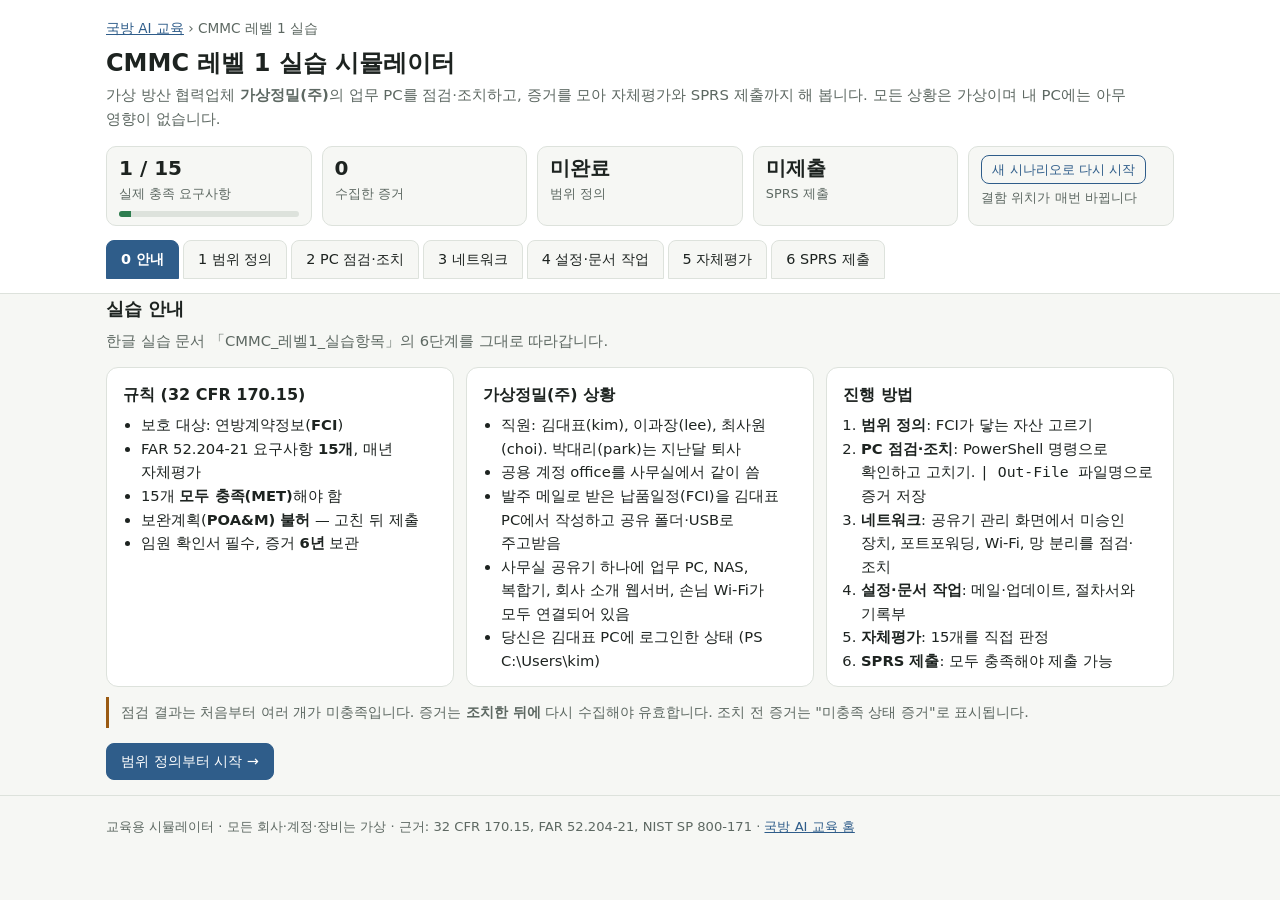
==== commit 3067c03c: "CMMC 레벨 1 시뮬레이터에 네트워크 실습 추가 - 네트워크 탭: 설정에 따라 바뀌는 망 구성도, 공유기 관리 화면   (DHCP 장치 승인·차단, 포트 포워딩, UPnP, 원격" ====
--- a/cmmc/index.html
+++ b/cmmc/index.html
@@ -54,7 +54,8 @@
 .termin span{font:13px Consolas,monospace;color:var(--muted);white-space:nowrap}
 .termin input{flex:1;font:13px Consolas,monospace;padding:7px 9px}
 .layout{display:grid;grid-template-columns:minmax(0,1.6fr) minmax(0,1fr);gap:14px}
-@media (max-width:820px){.layout{grid-template-columns:1fr}}
+.layout.net{grid-template-columns:minmax(0,1fr) minmax(0,1fr)}
+@media (max-width:820px){.layout,.layout.net{grid-template-columns:1fr}}
 .hints{max-height:500px;overflow:auto}
 .hints details{border-bottom:1px solid var(--line);padding:6px 0}
 .hints summary{cursor:pointer;font-size:.9rem}
@@ -87,9 +88,10 @@
     <button role="tab" data-tab="intro" aria-selected="true">0 안내</button>
     <button role="tab" data-tab="scope">1 범위 정의</button>
     <button role="tab" data-tab="term">2 PC 점검·조치</button>
-    <button role="tab" data-tab="ops">3 설정·문서 작업</button>
-    <button role="tab" data-tab="assess">4 자체평가</button>
-    <button role="tab" data-tab="submit">5 SPRS 제출</button>
+    <button role="tab" data-tab="net">3 네트워크</button>
+    <button role="tab" data-tab="ops">4 설정·문서 작업</button>
+    <button role="tab" data-tab="assess">5 자체평가</button>
+    <button role="tab" data-tab="submit">6 SPRS 제출</button>
   </nav>
 </div></header>
 
@@ -112,13 +114,15 @@
         <li>직원: 김대표(kim), 이과장(lee), 최사원(choi). 박대리(park)는 지난달 퇴사</li>
         <li>공용 계정 office를 사무실에서 같이 씀</li>
         <li>발주 메일로 받은 납품일정(FCI)을 김대표 PC에서 작성하고 공유 폴더·USB로 주고받음</li>
+        <li>사무실 공유기 하나에 업무 PC, NAS, 복합기, 회사 소개 웹서버, 손님 Wi-Fi가 모두 연결되어 있음</li>
         <li>당신은 김대표 PC에 로그인한 상태 (PS C:\Users\kim)</li>
       </ul></div>
     <div class="card"><h3>진행 방법</h3>
       <ol style="margin:0;padding-left:18px;font-size:.92rem">
         <li><b>범위 정의</b>: FCI가 닿는 자산 고르기</li>
         <li><b>PC 점검·조치</b>: PowerShell 명령으로 확인하고 고치기. <code>| Out-File 파일명</code>으로 증거 저장</li>
-        <li><b>설정·문서 작업</b>: 공유기·메일·업데이트, 절차서와 기록부</li>
+        <li><b>네트워크</b>: 공유기 관리 화면에서 미승인 장치, 포트포워딩, Wi-Fi, 망 분리를 점검·조치</li>
+        <li><b>설정·문서 작업</b>: 메일·업데이트, 절차서와 기록부</li>
         <li><b>자체평가</b>: 15개를 직접 판정</li>
         <li><b>SPRS 제출</b>: 모두 충족해야 제출 가능</li>
       </ol></div>
@@ -151,8 +155,27 @@
   </div>
 </section>
 
+<section class="panel" id="p-net" hidden>
+  <h2>3. 네트워크</h2>
+  <p class="sub">가상정밀(주)의 공유기 관리 화면입니다. 망 구성도를 보고 위험한 연결을 찾아 고친 뒤, <b>외부 포트 스캔</b>과 <b>분리 시험</b>으로 결과를 확인하고 증거를 남기세요. 구성도는 설정에 따라 바뀝니다.</p>
+  <div class="card" style="margin-bottom:12px"><h3>망 구성도</h3><div id="topo" style="max-width:860px"></div>
+    <div class="muted" style="font-size:.8rem">빨간 점선: 인터넷에서 들어오는 포트포워딩 · ⚠ 빨간 장치: 미승인·위험 · ⛔ 회색: 차단됨 · 빨간 테두리: 분리 안 됨</div></div>
+  <div class="layout net">
+    <div>
+      <div class="card"><h3>점검 도구</h3>
+        <p style="margin:0 0 6px"><button class="btn small" data-net="scan">🔍 외부 포트 스캔 (인터넷에서 본 우리 회사)</button></p>
+        <p style="margin:0 0 6px"><button class="btn small" data-net="t-guest">🧪 분리 시험: 손님 Wi-Fi 노트북 → NAS 192.168.10.20:445</button></p>
+        <p style="margin:0 0 6px"><button class="btn small" data-net="t-web">🧪 분리 시험: 공개 웹서버 → NAS 192.168.10.20:445</button></p>
+        <pre class="term" id="netOut" style="height:190px"></pre>
+        <button class="btn ghost small" data-netev="tools">📸 점검 결과를 증거로 저장</button>
+        <div class="msg" id="netToolMsg"></div></div>
+    </div>
+    <div id="router"></div>
+  </div>
+</section>
+
 <section class="panel" id="p-ops" hidden>
-  <h2>3. 설정·문서 작업</h2>
+  <h2>4. 설정·문서 작업</h2>
   <p class="sub">명령으로 할 수 없는 조치입니다. 완료한 뒤 <b>📸 증거 저장</b>을 누르세요.</p>
   <div class="grid" id="ops"></div>
 </section>
@@ -186,7 +209,7 @@
 
 <script>
 "use strict";
-const KEY = "cmmc-l1-sim-v1";
+const KEY = "cmmc-l1-sim-v2";
 const $ = (id) => document.getElementById(id);
 const esc = (s) => String(s).replace(/[&<>"]/g, c => ({"&":"&amp;","<":"&lt;",">":"&gt;",'"':"&quot;"}[c]));
 const today = () => new Date().toISOString().slice(0, 10);
@@ -209,7 +232,30 @@
     shares: ["ADMIN$", "C$", "IPC$", "외부공유"],
     fw: { Domain: true, Private: r(), Public: false },
     router: { remote: true, defaultPw: true },
-    guestSep: false,
+    net: {
+      devices: [
+        { ip: "192.168.10.11", mac: "3C:52:82:1A:0B:11", host: "KIM-PC", vendor: "Dell", seen: "오늘 08:01", truth: "allow", desc: "김대표 업무 PC" },
+        { ip: "192.168.10.12", mac: "3C:52:82:1A:0B:12", host: "LEE-PC", vendor: "Dell", seen: "오늘 08:20", truth: "allow", desc: "이과장 업무 PC" },
+        { ip: "192.168.10.13", mac: "3C:52:82:1A:0B:13", host: "CHOI-PC", vendor: "Dell", seen: "오늘 08:43", truth: "allow", desc: "최사원 업무 PC" },
+        { ip: "192.168.10.20", mac: "00:11:32:9C:44:20", host: "GSJ-NAS", vendor: "Synology", seen: "상시", truth: "allow", desc: "공유 폴더(NAS)" },
+        { ip: "192.168.10.30", mac: "A0:D3:C1:77:10:30", host: "HP-M428", vendor: "HP", seen: "상시", truth: "allow", desc: "복합기" },
+        { ip: "192.168.10.40", mac: "52:54:00:6E:40:40", host: "GSJ-WEB", vendor: "가상머신", seen: "상시", truth: "allow", desc: "회사 소개 웹서버" },
+        { ip: "192.168.10.57", mac: "8C:F5:A3:9B:1F:2C", host: "android-9b1f2c", vendor: "Samsung", seen: "오늘 08:12 (최초 2025-03)", truth: "block", desc: "" },
+        { ip: "192.168.10.61", mac: "3C:21:A9:00:7E:61", host: "ESP_3C21A9", vendor: "Espressif (IoT 모듈)", seen: "상시 (최초 2026-10)", truth: "block", desc: "" },
+      ].map(d => ({ ...d, decide: null })),
+      webInDmz: false,
+      portfw: [
+        { ext: 3389, to: "192.168.10.11:3389", desc: "대표 재택 원격접속", on: true },
+        { ext: 8080, to: "192.168.10.20:80", desc: "NAS 웹 관리 화면", on: r() },
+        { ext: 443, to: "192.168.10.40:443", desc: "회사 소개 웹서버", on: true },
+      ],
+      upnp: true,
+      log: r(),
+      firmware: "1.0.8",
+      wifiSec: "WPA/WPA2 혼합 (TKIP)",
+      wifiPwChanged: false,
+      guestIso: false,
+    },
     winUpdate: false,
     pendingApps: 7 + Math.floor(Math.random() * 6),
     rtp: r(),
@@ -237,23 +283,28 @@
 const DAILY = ["kim", "lee", "choi"];
 const REQS = [
   { id: "AC.L1-b.1.i", nist: "3.1.1", name: "승인된 사용자·프로세스·장치만 접근",
-    check: s => { const p = []; if (s.users.Guest.enabled) p.push("Guest 계정 활성"); if (s.users.park && s.users.park.enabled) p.push("퇴사자 park 계정 활성"); return p; },
-    hint: ["Get-LocalUser", "Disable-LocalUser -Name \"park\"", "Disable-LocalUser -Name \"Guest\""] },
+    check: s => { const p = []; if (s.users.Guest.enabled) p.push("Guest 계정 활성"); if (s.users.park && s.users.park.enabled) p.push("퇴사자 park 계정 활성");
+      s.net.devices.filter(d => d.truth === "block" && d.decide !== "block").forEach(d => p.push(`미승인 장치 접속 중: ${d.host}`)); return p; },
+    hint: ["Get-LocalUser", "Disable-LocalUser -Name \"park\"", "Disable-LocalUser -Name \"Guest\"", "arp -a"], ops: "네트워크 › 연결된 장치" },
   { id: "AC.L1-b.1.ii", nist: "3.1.2", name: "허용된 거래·기능만 수행 (권한 최소화)",
     check: s => { const p = []; DAILY.forEach(u => { if (s.users[u] && s.users[u].admin) p.push(`업무용 계정 ${u}가 관리자`); });
       if (!Object.entries(s.users).some(([n, u]) => n.startsWith("admin") && u.enabled && u.admin)) p.push("별도 관리자 계정 없음"); return p; },
     hint: ["Get-LocalGroupMember -Group \"Administrators\"", "New-LocalUser -Name \"admin_kim\"", "Add-LocalGroupMember -Group \"Administrators\" -Member \"admin_kim\"", "Remove-LocalGroupMember -Group \"Administrators\" -Member \"kim\""] },
   { id: "AC.L1-b.1.iii", nist: "3.1.20", name: "외부 시스템 연결 확인·통제·제한",
-    check: s => { const p = []; if (s.rdp !== 1) p.push("원격 데스크톱 허용"); if (s.shares.includes("외부공유")) p.push("불필요한 공유 폴더 '외부공유'"); if (!s.docs.extRule) p.push("외부 연결 규칙 미작성"); return p; },
-    hint: ["(Get-ItemProperty 'HKLM:\\System\\CurrentControlSet\\Control\\Terminal Server').fDenyTSConnections", "Set-ItemProperty -Path 'HKLM:\\System\\CurrentControlSet\\Control\\Terminal Server' -Name fDenyTSConnections -Value 1", "Get-SmbShare", "Remove-SmbShare -Name \"외부공유\""], ops: "외부 시스템 연결 규칙" },
+    check: s => { const p = []; if (s.rdp !== 1) p.push("원격 데스크톱 허용"); if (s.shares.includes("외부공유")) p.push("불필요한 공유 폴더 '외부공유'"); if (!s.docs.extRule) p.push("외부 연결 규칙 미작성");
+      if (s.net.portfw.some(f => f.on && f.ext === 3389)) p.push("인터넷→PC 원격 데스크톱 포트포워딩(3389)"); return p; },
+    hint: ["(Get-ItemProperty 'HKLM:\\System\\CurrentControlSet\\Control\\Terminal Server').fDenyTSConnections", "Set-ItemProperty -Path 'HKLM:\\System\\CurrentControlSet\\Control\\Terminal Server' -Name fDenyTSConnections -Value 1", "Get-NetTCPConnection -State Listen", "Get-SmbShare", "Remove-SmbShare -Name \"외부공유\""], ops: "외부 시스템 연결 규칙, 네트워크 › 포트 포워딩" },
   { id: "AC.L1-b.1.iv", nist: "3.1.22", name: "공개 시스템 게시 정보 통제",
     check: s => s.docs.posting ? [] : ["게시 승인 절차 미작성"], hint: [], ops: "공개 게시 승인 절차" },
   { id: "IA.L1-b.1.v", nist: "3.5.1", name: "사용자·프로세스·장치 식별",
-    check: s => { const p = []; if (!s.docs.acctMap) p.push("계정-사용자 대응표 미작성"); if (s.users.office && s.users.office.enabled) p.push("공용 계정 office 사용 중"); return p; },
-    hint: ["Get-LocalUser", "Disable-LocalUser -Name \"office\""], ops: "계정-사용자 대응표" },
-  { id: "IA.L1-b.1.vi", nist: "3.5.2", name: "접근 전 인증",
-    check: s => { const p = []; if (s.minpw < 8) p.push(`최소 암호 길이 ${s.minpw} (교육 기준 8 이상)`); if (!s.mfa) p.push("업무 메일 2단계 인증 미적용"); return p; },
-    hint: ["net accounts", "net accounts /minpwlen:12"], ops: "업무 메일 관리" },
+    check: s => { const p = []; if (!s.docs.acctMap) p.push("계정-사용자 대응표 미작성"); if (s.users.office && s.users.office.enabled) p.push("공용 계정 office 사용 중");
+      const und = s.net.devices.filter(d => !d.decide).length; if (und) p.push(`식별하지 않은 네트워크 장치 ${und}대`);
+      s.net.devices.filter(d => d.truth === "allow" && d.decide === "block").forEach(d => p.push(`업무 장치 ${d.host}를 잘못 차단`)); return p; },
+    hint: ["Get-LocalUser", "Disable-LocalUser -Name \"office\"", "arp -a"], ops: "계정-사용자 대응표, 네트워크 › 연결된 장치" },
+  { id: "IA.L1-b.1.vi", nist: "3.5.2", name: "접근 전 인증 (사용자·장치)",
+    check: s => { const p = []; if (s.minpw < 8) p.push(`최소 암호 길이 ${s.minpw} (교육 기준 8 이상)`); if (!s.mfa) p.push("업무 메일 2단계 인증 미적용");
+      if (!/^WPA2-AES|^WPA3/.test(s.net.wifiSec)) p.push(`업무 Wi-Fi 보안 방식 취약: ${s.net.wifiSec}`); if (!s.net.wifiPwChanged) p.push("퇴사자 발생 후 Wi-Fi 암호 미변경"); return p; },
+    hint: ["net accounts", "net accounts /minpwlen:12"], ops: "업무 메일 관리, 네트워크 › Wi-Fi" },
   { id: "MP.L1-b.1.vii", nist: "3.8.3", name: "매체 폐기·재사용 전 완전 삭제",
     check: s => { const p = []; if (!s.cipherE) p.push("실습용 USB(E:) 완전 삭제 안 함"); if (!s.mediaLog.length) p.push("매체 폐기 기록 없음"); return p; },
     hint: ["cipher /w:E:\\"], ops: "매체 폐기 기록부" },
@@ -262,12 +313,15 @@
   { id: "PE.L1-b.1.ix", nist: "3.10.3~5", name: "방문자 동행·출입 기록·출입 장치 관리",
     check: s => { const p = []; if (!s.docs.visitor) p.push("방문자 처리 절차 미숙지"); if (!s.docs.cards) p.push("출입카드 대장 미정리"); return p; }, hint: [], ops: "방문자 응대 역할극" },
   { id: "SC.L1-b.1.x", nist: "3.13.1", name: "경계에서 통신 감시·통제·보호",
-    check: s => { const p = []; Object.entries(s.fw).forEach(([k, v]) => { if (!v) p.push(`방화벽 ${k} 프로필 꺼짐`); }); if (s.router.remote) p.push("공유기 원격 관리 켜짐"); if (s.router.defaultPw) p.push("공유기 기본 관리자 암호"); return p; },
-    hint: ["Get-NetFirewallProfile | Select-Object Name, Enabled, DefaultInboundAction", "Set-NetFirewallProfile -Profile Domain,Public,Private -Enabled True"], ops: "공유기 관리" },
+    check: s => { const p = []; Object.entries(s.fw).forEach(([k, v]) => { if (!v) p.push(`방화벽 ${k} 프로필 꺼짐`); }); if (s.router.remote) p.push("공유기 원격 관리 켜짐"); if (s.router.defaultPw) p.push("공유기 기본 관리자 암호");
+      if (s.net.upnp) p.push("UPnP 켜짐(내부 장치가 임의로 포트 개방)"); if (s.net.portfw.some(f => f.on && f.ext === 8080)) p.push("NAS 관리 화면 인터넷 노출(8080)");
+      if (!s.net.log) p.push("공유기 트래픽·차단 로그 꺼짐(감시 불가)"); return p; },
+    hint: ["Get-NetFirewallProfile | Select-Object Name, Enabled, DefaultInboundAction", "Set-NetFirewallProfile -Profile Domain,Public,Private -Enabled True"], ops: "네트워크 › 공유기 관리·포트 포워딩·외부 포트 스캔" },
   { id: "SC.L1-b.1.xi", nist: "3.13.5", name: "공개 접근 구성요소 분리",
-    check: s => s.guestSep ? [] : ["손님 Wi-Fi가 업무망과 같은 네트워크"], hint: [], ops: "공유기 관리" },
+    check: s => { const p = []; if (!s.net.guestIso) p.push("손님 Wi-Fi가 업무망과 같은 네트워크"); if (!s.net.webInDmz) p.push("공개 웹서버가 업무망(192.168.10.0/24)에 있음"); return p; },
+    hint: ["Test-NetConnection -ComputerName 192.168.10.40 -Port 443"], ops: "네트워크 › 서버 배치·Wi-Fi·분리 시험" },
   { id: "SI.L1-b.1.xii", nist: "3.14.1", name: "결함 적시 식별·보고·수정",
-    check: s => { const p = []; if (!s.winUpdate) p.push("Windows 업데이트 미적용"); if (s.pendingApps) p.push(`프로그램 업데이트 ${s.pendingApps}개 대기`); return p; },
+    check: s => { const p = []; if (!s.winUpdate) p.push("Windows 업데이트 미적용"); if (s.pendingApps) p.push(`프로그램 업데이트 ${s.pendingApps}개 대기`); if (s.net.firmware !== "1.2.3") p.push(`공유기 펌웨어 구버전 ${s.net.firmware}`); return p; },
     hint: ["Get-HotFix | Where-Object { $_.InstalledOn } | Sort-Object { [datetime]$_.InstalledOn } -Descending | Select-Object -First 5 HotFixID, InstalledOn", "winget upgrade", "winget upgrade --all"], ops: "Windows 업데이트" },
   { id: "SI.L1-b.1.xiii", nist: "3.14.2", name: "악성코드 방지",
     check: s => s.rtp ? [] : ["실시간 보호 꺼짐"],
@@ -297,6 +351,7 @@
   $("dScope").textContent = S.scope === true ? "완료" : "미완료";
   $("dSubmit").textContent = S.submitted ? "제출 완료" : "미제출";
   renderOps();
+  renderNet();
 }
 document.querySelectorAll("[data-tab]").forEach(b => b.addEventListener("click", () => showTab(b.dataset.tab)));
 document.querySelectorAll("[data-go]").forEach(b => b.addEventListener("click", () => showTab(b.dataset.go)));
@@ -320,7 +375,7 @@
   { n: "공유기·업무 Wi-Fi", in: true, why: "FCI가 지나가는 경계 장치" },
   { n: "직원 개인 휴대폰 — 업무 메일 앱 사용", in: true, why: "메일로 FCI에 접근하므로 범위에 포함" },
   { n: "손님용 Wi-Fi (업무망과 분리 예정)", in: false, why: "분리되어 있으면 FCI가 지나가지 않음. 분리가 전제 조건(SC.L1-b.1.xi)" },
-  { n: "회사 홈페이지 — 외부 호스팅, 공개 정보만", in: false, why: "FCI를 다루지 않음. 단, 게시 통제(AC.L1-b.1.iv) 대상" },
+  { n: "회사 소개 웹서버 — 공개 정보만, DMZ로 옮길 예정", in: false, why: "FCI를 다루지 않는 공개 구성요소. 단, 업무망과 분리(SC.L1-b.1.xi)·게시 통제(AC.L1-b.1.iv)가 전제" },
   { n: "가공 설비 제어 PC — 네트워크 미연결, 도면만 사용", in: false, why: "FCI 없음·네트워크 분리" },
 ];
 function renderScope() {
@@ -371,6 +426,7 @@
       "조치: New-LocalUser, Add-/Remove-LocalGroupMember, Disable-LocalUser, Remove-LocalUser, net accounts /minpwlen:N,",
       "      Set-ItemProperty ... fDenyTSConnections -Value 1, Remove-SmbShare, Set-NetFirewallProfile, winget upgrade --all,",
       "      Set-MpPreference -DisableRealtimeMonitoring $false, Update-MpSignature, Start-MpScan, cipher /w:E:\\",
+      "네트워크: ipconfig, arp -a (Get-NetNeighbor), Get-NetTCPConnection -State Listen, Test-NetConnection -ComputerName IP -Port N",
       "기타: whoami, runas /user:admin_kim powershell, exit, cls",
       "증거: 명령 | Out-File 파일명.txt"].join("\n");
   } else if (lc === "cls" || lc === "clear") { termOut.length = 0; $("term").innerHTML = ""; return; }
@@ -473,7 +529,24 @@
   } else if (/^cipher\s+\/w:(\w):?/i.test(cmd)) {
     const d = cmd.match(/\/w:(\w)/i)[1].toUpperCase();
     if (d !== "E") out = `중지(실습 안전장치): ${d}: 는 실습용 USB가 아닙니다. 드라이브 문자를 다시 확인하세요.`;
-    else { S.cipherE = true; out = "E:\\ 빈 공간 덮어쓰기: 0x00 ... 0xFF ... 난수 ... 완료\n이제 매체 폐기 기록부에 기록하세요 (3. 설정·문서 작업)."; }
+    else { S.cipherE = true; out = "E:\\ 빈 공간 덮어쓰기: 0x00 ... 0xFF ... 난수 ... 완료\n이제 매체 폐기 기록부에 기록하세요 (설정·문서 작업 탭)."; }
+  } else if (/^ipconfig/i.test(cmd)) {
+    out = "이더넷 어댑터 이더넷:\n   IPv4 주소 . . . . . . . . . : 192.168.10.11\n   서브넷 마스크 . . . . . . . : 255.255.255.0\n   기본 게이트웨이 . . . . . . : 192.168.10.1";
+  } else if (/^(arp\s+-a|get-netneighbor)/i.test(cmd)) {
+    const list = [{ ip: "192.168.10.1", mac: "88:36:6C:00:00:01" }, ...visibleDevices().filter(d => d.ip.startsWith("192.168.10.") && d.host !== "KIM-PC"), ...(guestLaptop() ? [guestLaptop()] : [])];
+    out = "인터페이스: 192.168.10.11 --- 0x7\n  인터넷 주소           물리적 주소           유형\n" + list.map(d => `  ${d.ip.padEnd(21)} ${d.mac.toLowerCase().replace(/:/g, "-").padEnd(21)} 동적`).join("\n") +
+      "\n\n(장치 이름은 공유기 관리 화면의 DHCP 목록과 MAC 주소로 대조하세요)";
+    reqs = ["AC.L1-b.1.i", "IA.L1-b.1.v"];
+  } else if (/^get-nettcpconnection/i.test(cmd)) {
+    const ports = [[135, "svchost"], [445, "System"], [5040, "svchost"], ...(S.rdp === 0 ? [[3389, "TermService"]] : [])];
+    out = "LocalAddress LocalPort State  OwningProcess\n------------ --------- -----  -------------\n" + ports.map(([p, n]) => `0.0.0.0      ${String(p).padEnd(9)} Listen ${n}`).join("\n");
+    reqs = ["AC.L1-b.1.iii"];
+  } else if (/^test-netconnection/i.test(cmd)) {
+    const host = (arg(cmd, "ComputerName") || "").toLowerCase(), port = arg(cmd, "Port") || "80";
+    const d = S.net.devices.find(x => x.ip === host || x.host.toLowerCase() === host);
+    const ok = !!d && d.decide !== "block" && (host !== "192.168.10.40" || !S.net.webInDmz);
+    out = `ComputerName     : ${host}\nRemotePort       : ${port}\nSourceAddress    : 192.168.10.11\nTcpTestSucceeded : ${ok ? "True" : "False"}` +
+      (!d ? "\n경고: 이름 확인 실패 또는 장치 없음" : d.decide === "block" ? "\n(공유기에서 차단된 장치)" : "");
   } else {
     out = `'${cmd.split(/\s/)[0]}' 은(는) 실습에서 지원하지 않는 명령입니다. help 를 입력해 보세요.`;
   }
@@ -498,7 +571,7 @@
 });
 $("hints").insertAdjacentHTML("beforeend", REQS.map(r => `<details><summary><b>${r.id}</b> ${esc(r.name)}</summary>
   ${r.hint.map(h => `<code>${esc(h)}</code>`).join("") || ""}
-  ${r.ops ? `<div class="muted" style="font-size:.84rem">→ 3. 설정·문서 작업: ${esc(r.ops)}</div>` : ""}</details>`).join(""));
+  ${r.ops ? `<div class="muted" style="font-size:.84rem">→ ${esc(r.ops)}</div>` : ""}</details>`).join(""));
 $("hints").addEventListener("click", e => { if (e.target.tagName === "CODE") { $("termIn").value = e.target.textContent; $("termIn").focus(); } });
 
 /* ---------- 3. 설정·문서 작업 ---------- */
@@ -506,11 +579,6 @@
   { key: "update", title: "Windows 업데이트", reqs: ["SI.L1-b.1.xii"], body: () => `
       <p class="muted">마지막 설치: ${S.winUpdate ? today() : "2026-07-05"}</p>
       <button class="btn small" data-act="winupdate" ${S.winUpdate ? "disabled" : ""}>업데이트 확인 및 설치</button>` },
-  { key: "router", title: "공유기 관리", reqs: ["SC.L1-b.1.x", "SC.L1-b.1.xi"], body: () => `
-      <label class="row"><input type="checkbox" data-act="remote" ${S.router.remote ? "checked" : ""}> <span>외부(인터넷)에서 원격 관리 허용</span></label>
-      <label class="row"><input type="checkbox" data-act="guest" ${S.guestSep ? "checked" : ""}> <span>손님 Wi-Fi를 업무망과 분리 (게스트 네트워크 격리)</span></label>
-      <div style="margin-top:6px">관리자 암호: ${S.router.defaultPw ? '<span class="pill bad">기본값 admin</span>' : '<span class="pill ok">변경됨</span>'}
-      <input type="password" id="rpw" placeholder="새 암호 (12자 이상)"> <button class="btn small" data-act="rpw">변경</button></div>` },
   { key: "mail", title: "업무 메일 관리", reqs: ["IA.L1-b.1.vi"], body: () => `
       <label class="row"><input type="checkbox" data-act="mfa" ${S.mfa ? "checked" : ""}> <span>전 직원 2단계 인증 필수 적용</span></label>` },
   { key: "ext", title: "외부 시스템 연결 규칙", reqs: ["AC.L1-b.1.iii"], doc: "extRule", body: () => quiz("ext", [
@@ -574,8 +642,6 @@
 }
 $("ops").addEventListener("change", e => {
   const a = e.target.dataset.act;
-  if (a === "remote") S.router.remote = e.target.checked;
-  if (a === "guest") S.guestSep = e.target.checked;
   if (a === "mfa") S.mfa = e.target.checked;
   if (a) { save(); refresh(); }
 });
@@ -583,7 +649,6 @@
   const t = e.target, card = t.closest(".card"); if (!card) return;
   const key = card.dataset.op, msg = (k, m) => { opMsgs[key] = [k, m]; };
   if (t.dataset.act === "winupdate") { S.winUpdate = true; msg("ok", "누적 업데이트 KB5131877 설치 완료. 프로그램 업데이트는 winget upgrade --all"); }
-  else if (t.dataset.act === "rpw") { const v = $("rpw").value; if (v.length < 12) msg("bad", "12자 이상으로 설정하세요."); else { S.router.defaultPw = false; msg("ok", "관리자 암호 변경 완료"); } }
   else if (t.dataset.act === "map") {
     const want = { kim: "keep", lee: "keep", choi: "keep", park: "disable", office: "disable" };
     const got = Object.fromEntries([...card.querySelectorAll("[data-map]")].map(s => [s.dataset.map, s.value]));
@@ -609,6 +674,155 @@
     msg(bad.length ? "warn" : "ok", bad.length ? `저장했지만 아직 미충족 상태의 증거입니다: ${bad.map(r => problems(r).join(", ")).join(" / ")}` : "충족 상태 증거 저장");
   } else return;
   save(); refresh();
+});
+
+/* ---------- 3. 네트워크 ---------- */
+const webIp = () => S.net.webInDmz ? "192.168.30.10" : "192.168.10.40";
+function syncWeb() {
+  const f = S.net.portfw.find(x => x.ext === 443); if (f) f.to = webIp() + ":443";
+  const d = S.net.devices.find(x => x.host === "GSJ-WEB"); if (d) d.ip = webIp();
+}
+const visibleDevices = () => S.net.devices.filter(d => d.decide !== "block");
+const guestLaptop = () => S.net.guestIso ? null : { ip: "192.168.10.88", mac: "F4:5C:89:AB:88:01", host: "GUEST-LAPTOP", vendor: "Apple" };
+
+function renderTopo() {
+  const n = S.net;
+  const t = (x, y, s, o = {}) => `<text x="${x}" y="${y}" font-size="${o.size || 10}" ${o.bold ? 'font-weight="700"' : ""} fill="${o.fill || "var(--ink)"}" ${o.deco ? 'text-decoration="line-through"' : ""}>${esc(s)}</text>`;
+  const box = (x, y, w, h, stroke) => `<rect x="${x}" y="${y}" width="${w}" height="${h}" rx="8" fill="var(--bg)" stroke="${stroke || "var(--line)"}" stroke-width="1.5"/>`;
+  const rows = n.devices.filter(d => !(d.host === "GSJ-WEB" && n.webInDmz));
+  if (!n.guestIso) rows.push({ host: "GUEST-LAPTOP", ip: "192.168.10.88", truth: "guest", decide: null });
+  const rowY = {}; let svg = "";
+  svg += `<ellipse cx="320" cy="26" rx="70" ry="18" fill="var(--soft)" stroke="var(--accent)"/>` + t(298, 30, "인터넷", { bold: 1 });
+  svg += `<line x1="320" y1="44" x2="320" y2="70" stroke="var(--muted)" stroke-width="2"/>`;
+  const exposed = S.router.remote || n.upnp;
+  svg += box(210, 70, 220, 42, exposed ? "var(--bad)" : "var(--ok)") + t(220, 87, "공유기 · 방화벽", { bold: 1 }) +
+    t(220, 103, `FW ${n.firmware}${S.router.remote ? " · 원격관리 ON" : ""}${n.upnp ? " · UPnP ON" : ""}`, { size: 9, fill: exposed ? "var(--bad)" : "var(--muted)" });
+  // 업무망
+  svg += `<line x1="300" y1="112" x2="200" y2="140" stroke="var(--muted)" stroke-width="2"/>` + box(10, 140, 380, 30 + rows.length * 15, !n.guestIso ? "var(--bad)" : null);
+  svg += t(20, 157, "업무망 192.168.10.0/24 (FCI 범위)", { bold: 1 });
+  rows.forEach((d, i) => {
+    const y = 175 + i * 15; rowY[d.ip] = y;
+    const bad = (d.truth === "block" && d.decide !== "block") || d.truth === "guest";
+    const blocked = d.decide === "block";
+    svg += t(24, y, `${blocked ? "⛔" : bad ? "⚠" : "●"} ${d.host}`, { fill: blocked ? "var(--muted)" : bad ? "var(--bad)" : "var(--ink)", deco: blocked, size: 9.5 }) +
+      t(190, y, d.ip + (d.truth === "guest" ? "  손님(같은 망!)" : d.host === "GSJ-WEB" ? "  공개 서버(업무망!)" : ""), { fill: bad || d.host === "GSJ-WEB" ? "var(--bad)" : "var(--muted)", size: 9 });
+  });
+  // DMZ
+  svg += `<line x1="350" y1="112" x2="455" y2="140" stroke="var(--muted)" stroke-width="2"/>` + box(400, 140, 110, 70, n.webInDmz ? "var(--ok)" : null);
+  svg += t(408, 157, "DMZ", { bold: 1 }) + t(408, 170, "192.168.30.0/24", { size: 9, fill: "var(--muted)" });
+  svg += n.webInDmz ? t(408, 190, "● GSJ-WEB", { size: 9.5 }) + t(408, 203, "192.168.30.10", { size: 9, fill: "var(--muted)" }) : t(408, 190, "(비어 있음)", { size: 9, fill: "var(--muted)" });
+  if (n.webInDmz) rowY["192.168.30.10"] = 190;
+  // 손님망
+  svg += `<line x1="380" y1="100" x2="570" y2="140" stroke="var(--muted)" stroke-width="2"/>` + box(520, 140, 112, 70, n.guestIso ? "var(--ok)" : "var(--bad)");
+  svg += t(528, 157, "손님 Wi-Fi", { bold: 1 }) + (n.guestIso ? t(528, 172, "192.168.20.0/24", { size: 9, fill: "var(--muted)" }) + t(528, 186, "격리됨", { size: 9.5, fill: "var(--ok)" })
+    : t(528, 174, "업무망과 같은 망", { size: 9.5, fill: "var(--bad)" }) + t(528, 188, "(격리 안 됨)", { size: 9, fill: "var(--bad)" }));
+  // 포트포워딩
+  n.portfw.filter(f => f.on).forEach((f, i) => {
+    const ip = f.to.split(":")[0], y = rowY[ip]; if (!y) return;
+    const x2 = ip.startsWith("192.168.30.") ? 470 : 380;
+    // 인터넷 → (공유기 통과) → 대상 장치
+    svg += `<polyline points="${300 + i * 14},44 ${300 + i * 14},112 ${x2},${y - 4}" fill="none" stroke="var(--bad)" stroke-width="1.5" stroke-dasharray="5 4"/>` +
+      t(10, 22 + i * 13, `${f.ext}/tcp → ${ip}`, { size: 9, fill: "var(--bad)" });
+  });
+  const h = Math.max(220, 150 + rows.length * 15 + 20);
+  $("topo").innerHTML = `<svg viewBox="0 0 640 ${h}" width="100%" role="img" aria-label="가상정밀 망 구성도" style="font-family:inherit">${svg}</svg>`;
+}
+
+const netMsgs = {};
+const NET_SECTIONS = {
+  dev: ["AC.L1-b.1.i", "IA.L1-b.1.v"], fw: ["SC.L1-b.1.x", "AC.L1-b.1.iii"], admin: ["SC.L1-b.1.x", "SI.L1-b.1.xii"],
+  wifi: ["IA.L1-b.1.vi", "SC.L1-b.1.xi"], srv: ["SC.L1-b.1.xi"],
+};
+function renderRouter() {
+  const n = S.net;
+  const sec = (key, title, body) => {
+    const done = NET_SECTIONS[key].every(isMet);
+    return `<div class="card ${done ? "done" : ""}" style="margin-bottom:12px" data-sec="${key}"><h3>${title} ${done ? '<span class="pill ok">요구사항 충족</span>' : ""}</h3>
+      <div style="margin-bottom:6px">${NET_SECTIONS[key].map(r => `<span class="pill">${r}</span>`).join("")}</div>${body}
+      <div style="margin-top:8px"><button class="btn ghost small" data-netev="${key}">📸 증거 저장</button></div>
+      <div class="msg ${netMsgs[key]?.[0] || ""}">${netMsgs[key]?.[1] || ""}</div></div>`;
+  };
+  $("router").innerHTML =
+    sec("dev", "연결된 장치 (DHCP 임대 목록)", `<p class="muted" style="margin:0 0 6px;font-size:.85rem">업무 장치는 승인, 모르는 장치는 차단하세요. 제조사·최초 접속 시점이 단서입니다.</p>
+      <div class="tbl"><table style="font-size:.82rem"><tr><th>장치</th><th>IP / MAC</th><th>제조사 · 접속</th><th>처리</th></tr>${n.devices.map((d, i) => `<tr>
+        <td style="word-break:break-all"><b>${esc(d.host)}</b>${d.desc ? `<br><span class="muted">${esc(d.desc)}</span>` : ""}</td><td class="ev" style="white-space:nowrap">${d.ip}<br><span class="muted">${d.mac}</span></td>
+        <td>${esc(d.vendor)}<br><span class="muted">${esc(d.seen)}</span></td>
+        <td><select data-dev="${i}"><option value="">-</option><option value="allow" ${d.decide === "allow" ? "selected" : ""}>승인</option><option value="block" ${d.decide === "block" ? "selected" : ""}>차단</option></select></td></tr>`).join("")}</table></div>`) +
+    sec("fw", "포트 포워딩 · UPnP", `${n.portfw.map((f, i) => `<label class="row"><input type="checkbox" data-pf="${i}" ${f.on ? "checked" : ""}> <span><b>${f.ext}/tcp</b> → ${f.to} <span class="muted">${esc(f.desc)}</span></span></label>`).join("")}
+      <label class="row"><input type="checkbox" data-nset="upnp" ${n.upnp ? "checked" : ""}> <span>UPnP 사용 (내부 장치가 스스로 포트를 열 수 있음)</span></label>`) +
+    sec("admin", "공유기 관리", `<label class="row"><input type="checkbox" data-nset="remote" ${S.router.remote ? "checked" : ""}> <span>인터넷에서 관리 페이지 접속 허용 (8443)</span></label>
+      <label class="row"><input type="checkbox" data-nset="log" ${n.log ? "checked" : ""}> <span>트래픽·차단 로그 기록 및 관리자 메일 알림</span></label>
+      <div style="margin:4px 0">관리자 암호: ${S.router.defaultPw ? '<span class="pill bad">기본값 admin</span>' : '<span class="pill ok">변경됨</span>'}
+        <input type="password" id="rpw" placeholder="새 암호 (12자 이상)"> <button class="btn small" data-nact="rpw">변경</button></div>
+      <div>펌웨어: <b>${n.firmware}</b> ${n.firmware === "1.2.3" ? '<span class="pill ok">최신</span>' : '<span class="pill bad">최신 1.2.3 — 원격 코드 실행 취약점 수정</span>'}
+        <button class="btn small" data-nact="fwup" ${n.firmware === "1.2.3" ? "disabled" : ""}>업데이트</button></div>`) +
+    sec("wifi", "Wi-Fi", `<div>업무 SSID <b>GSJ-Office</b> 보안 방식 <select data-nset="wifiSec">${["WEP", "WPA/WPA2 혼합 (TKIP)", "WPA2-AES", "WPA3-Personal"].map(o => `<option ${o === n.wifiSec ? "selected" : ""}>${o}</option>`).join("")}</select></div>
+      <div style="margin:4px 0">업무 Wi-Fi 암호: ${n.wifiPwChanged ? '<span class="pill ok">변경됨</span>' : '<span class="pill warn">2025-03 이후 그대로 (퇴사자도 알고 있음)</span>'}
+        <input type="password" id="wpw" placeholder="새 암호 (12자 이상)"> <button class="btn small" data-nact="wpw">변경</button></div>
+      <label class="row"><input type="checkbox" data-nset="guestIso" ${n.guestIso ? "checked" : ""}> <span>손님 SSID <b>GSJ-Guest</b>를 별도 대역(192.168.20.0/24)으로 격리, 업무망 접근 차단</span></label>`) +
+    sec("srv", "서버 배치", `<p class="muted" style="margin:0 0 6px;font-size:.85rem">인터넷에 공개되는 회사 소개 웹서버(GSJ-WEB)의 위치</p>
+      <label class="row"><input type="radio" name="srv" data-srv="lan" ${!n.webInDmz ? "checked" : ""}> <span>업무망 192.168.10.40</span></label>
+      <label class="row"><input type="radio" name="srv" data-srv="dmz" ${n.webInDmz ? "checked" : ""}> <span>DMZ 192.168.30.10 (업무망으로 가는 연결 차단)</span></label>`);
+}
+function renderNet() { renderTopo(); renderRouter(); }
+
+$("router").addEventListener("change", e => {
+  const el = e.target, n = S.net;
+  if (el.dataset.dev !== undefined) n.devices[+el.dataset.dev].decide = el.value || null;
+  else if (el.dataset.pf !== undefined) n.portfw[+el.dataset.pf].on = el.checked;
+  else if (el.dataset.nset === "remote") S.router.remote = el.checked;
+  else if (el.dataset.nset === "wifiSec") n.wifiSec = el.value;
+  else if (el.dataset.nset) n[el.dataset.nset] = el.checked;
+  else if (el.dataset.srv) { n.webInDmz = el.dataset.srv === "dmz"; syncWeb(); }
+  else return;
+  save(); refresh();
+});
+$("router").addEventListener("click", e => {
+  const t = e.target, sec = t.closest("[data-sec]"); if (!sec) return;
+  const key = sec.dataset.sec, msg = (k, m) => { netMsgs[key] = [k, m]; };
+  if (t.dataset.nact === "rpw") { if ($("rpw").value.length < 12) msg("bad", "12자 이상으로 설정하세요."); else { S.router.defaultPw = false; msg("ok", "관리자 암호 변경 완료"); } }
+  else if (t.dataset.nact === "wpw") {
+    if ($("wpw").value.length < 12) msg("bad", "12자 이상으로 설정하세요.");
+    else { S.net.wifiPwChanged = true; msg("ok", "Wi-Fi 암호 변경 완료. 저장된 암호로 붙던 장치는 더 이상 접속할 수 없습니다. 직원 장치에 새 암호를 입력하세요."); }
+  } else if (t.dataset.nact === "fwup") { S.net.firmware = "1.2.3"; msg("ok", "펌웨어 1.2.3 설치, 공유기 재시작 완료"); }
+  else if (t.dataset.netev) {
+    const reqs = NET_SECTIONS[key];
+    addEvidence(`공유기_${sec.querySelector("h3").firstChild.textContent.trim().replace(/[\s·()]+/g, "_")}_${today()}.png`, reqs, "공유기 화면 캡처");
+    const bad = reqs.filter(r => !isMet(r));
+    msg(bad.length ? "warn" : "ok", bad.length ? `저장했지만 미충족 상태: ${bad.map(r => problems(r).join(", ")).join(" / ")}` : "충족 상태 증거 저장");
+  } else return;
+  save(); refresh();
+});
+
+let lastTool = null;
+function netOut(lines) { $("netOut").textContent = lines.join("\n"); }
+document.querySelector("#p-net").addEventListener("click", e => {
+  const a = e.target.dataset.net, n = S.net;
+  if (a === "scan") {
+    const open = n.portfw.filter(f => f.on).map(f => `  ${String(f.ext).padEnd(5)}/tcp  → ${f.to.padEnd(19)} ${f.desc}${f.ext === 443 ? (n.webInDmz ? "  (공개 서비스·DMZ: 정상)" : "  ⚠ 업무망 서버를 공개 중") : "  ⚠ 공개하면 안 됨"}`);
+    if (S.router.remote) open.push("  8443 /tcp  → 공유기 관리 페이지        ⚠ 관리 화면 인터넷 노출");
+    const esp = n.devices.find(d => d.host === "ESP_3C21A9");
+    if (n.upnp && esp.decide !== "block") open.push("  49152/tcp  → 192.168.10.61 (UPnP 자동)  ⚠ 미확인 IoT 장치가 스스로 연 포트");
+    netOut([`외부(인터넷)에서 회사 공인 IP 203.0.113.57 포트 스캔 — ${new Date().toLocaleTimeString("ko-KR")}`, "", "열린 포트:", ...(open.length ? open : ["  (없음)"]), "",
+      "나머지 TCP 포트: 응답 없음(차단)", open.some(l => l.includes("⚠")) ? "결과: ⚠ 표시 포트를 닫거나 원인을 조치하세요." : "결과: 공개 의도에 맞는 포트만 열려 있습니다."]);
+    lastTool = { reqs: ["SC.L1-b.1.x", "AC.L1-b.1.iii"], name: "외부포트스캔" };
+  } else if (a === "t-guest") {
+    netOut(["손님 Wi-Fi(GSJ-Guest)에 연결한 노트북에서:", "PS> Test-NetConnection -ComputerName 192.168.10.20 -Port 445", "",
+      n.guestIso ? "TcpTestSucceeded : False\n경고: TCP connect to 192.168.10.20:445 failed\n결과: 격리 정상 — 손님은 업무망 NAS에 접근할 수 없습니다." : "TcpTestSucceeded : True\n결과: ⚠ 손님이 업무망 공유 폴더(FCI)에 접근할 수 있습니다."]);
+    lastTool = { reqs: ["SC.L1-b.1.xi"], name: "분리시험_손님WiFi" };
+  } else if (a === "t-web") {
+    netOut([`공개 웹서버 GSJ-WEB(${webIp()})에서:`, "$ nc -zv 192.168.10.20 445", "",
+      n.webInDmz ? "nc: connect to 192.168.10.20 port 445 (tcp) failed: Connection timed out\n결과: 분리 정상 — 웹서버가 해킹돼도 업무망으로 넘어갈 수 없습니다." : "Connection to 192.168.10.20 445 port [tcp/microsoft-ds] succeeded!\n결과: ⚠ 웹서버가 뚫리면 공격자가 곧바로 NAS에 접근할 수 있습니다."]);
+    lastTool = { reqs: ["SC.L1-b.1.xi"], name: "분리시험_웹서버" };
+  } else if (e.target.dataset.netev === "tools") {
+    if (!lastTool) { $("netToolMsg").className = "msg bad"; $("netToolMsg").textContent = "먼저 점검 도구를 실행하세요."; return; }
+    addEvidence(`${lastTool.name}_${today()}.txt`, lastTool.reqs, "네트워크 점검 도구");
+    const bad = lastTool.reqs.filter(r => !isMet(r));
+    $("netToolMsg").className = "msg " + (bad.length ? "warn" : "ok");
+    $("netToolMsg").textContent = bad.length ? `저장했지만 미충족 상태의 결과입니다: ${bad.join(", ")}` : "충족 상태 결과를 증거로 저장했습니다.";
+    return;
+  } else return;
+  $("netToolMsg").textContent = "";
 });
 
 /* ---------- 4. 자체평가 ---------- */
